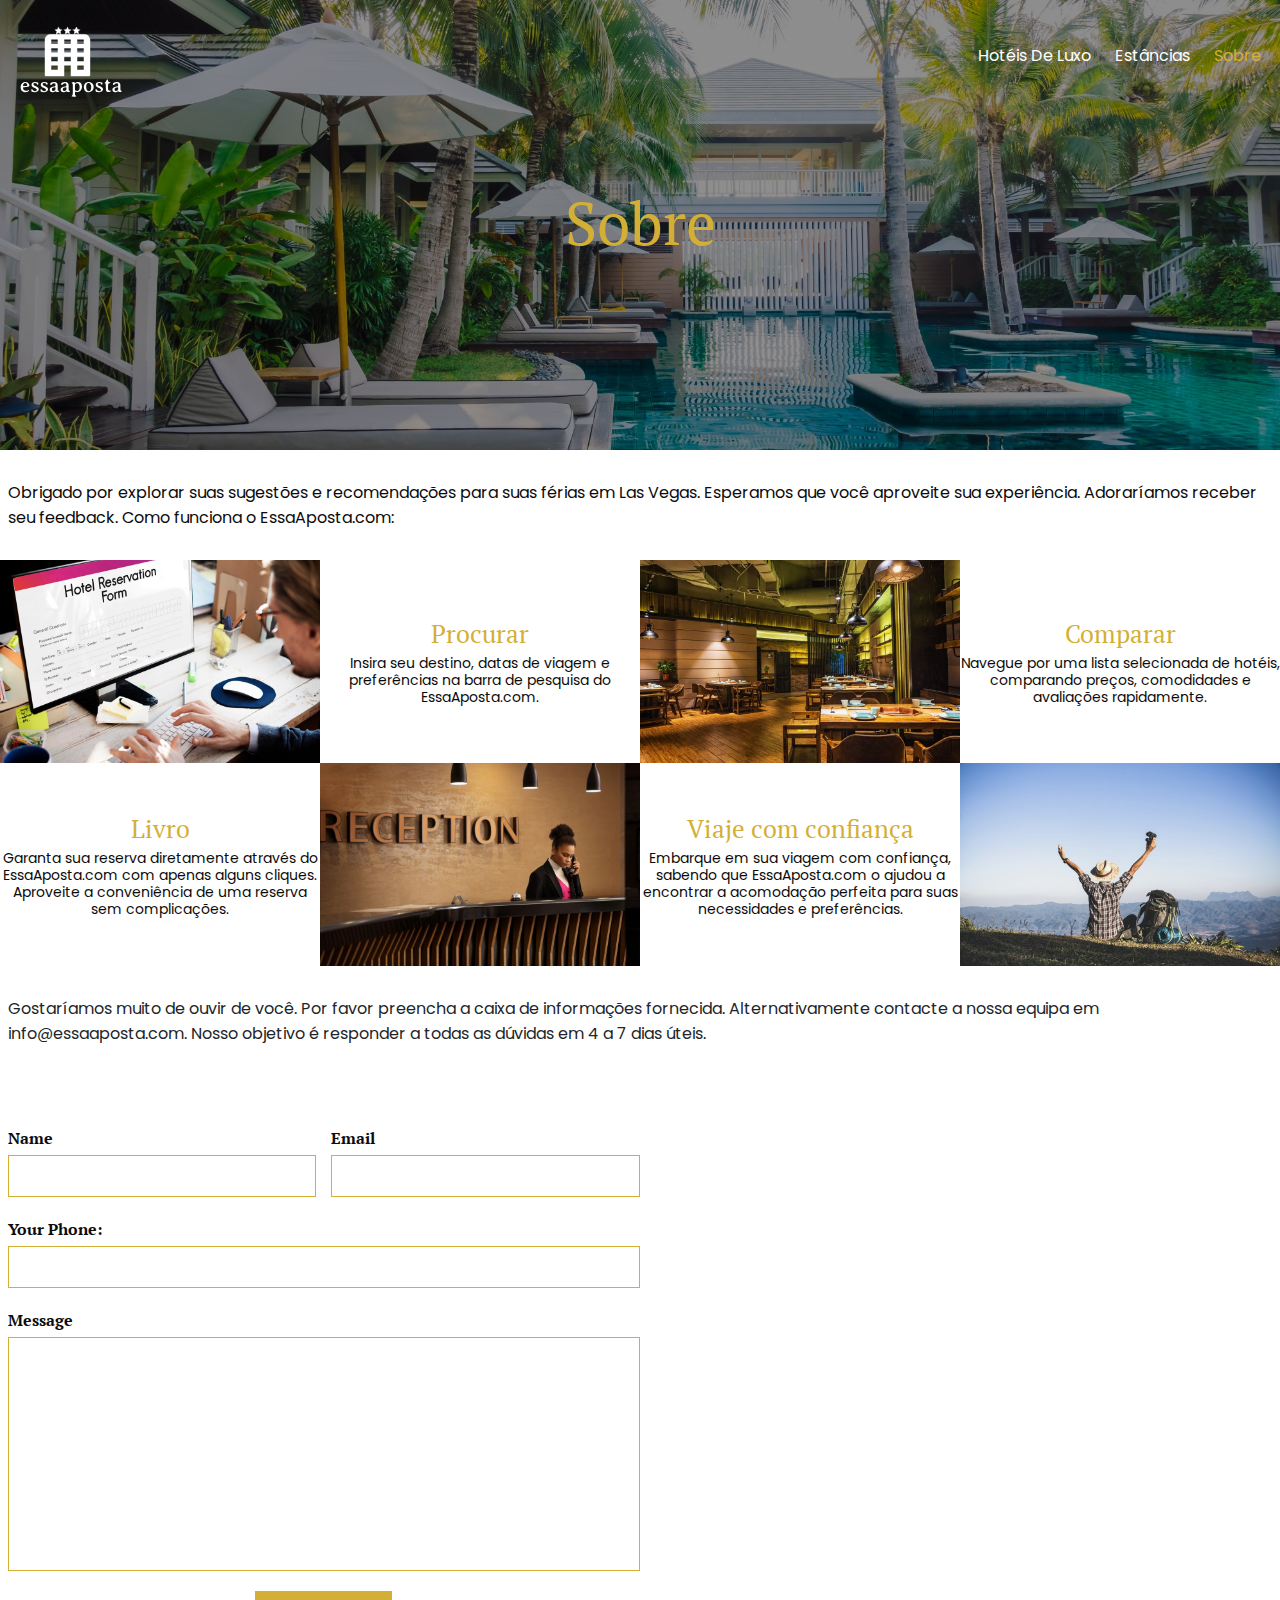
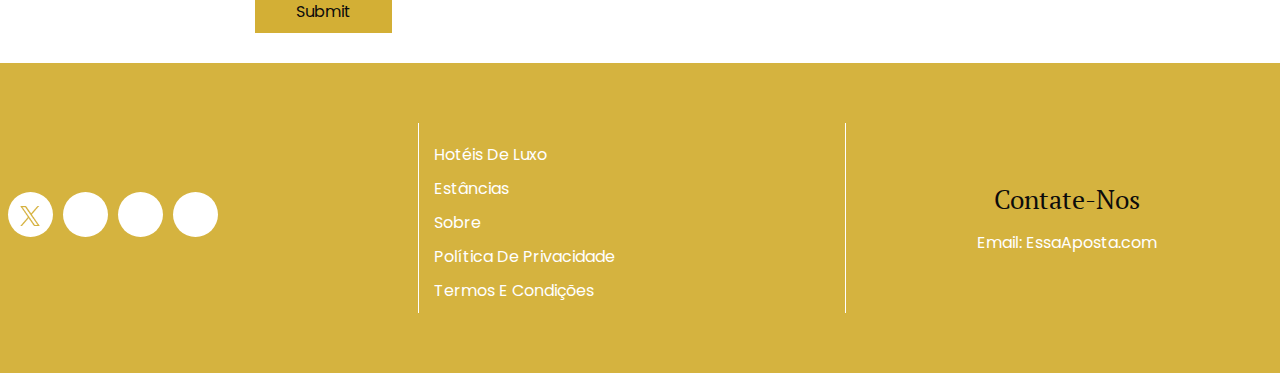
==== about.html @ d3d87f56 "update" ====
<!doctype html>
<html lang="en">

<head>
    <meta charset="utf-8">
    <meta name="viewport" content="width=device-width, initial-scale=1">
    <link rel="stylesheet" href="https://cdnjs.cloudflare.com/ajax/libs/font-awesome/6.4.0/css/all.min.css"
        integrity="sha512-iecdLmaskl7CVkqkXNQ/ZH/XLlvWZOJyj7Yy7tcenmpD1ypASozpmT/E0iPtmFIB46ZmdtAc9eNBvH0H/ZpiBw=="
        crossorigin="anonymous" referrerpolicy="no-referrer" />
    <link
        href="https://fonts.googleapis.com/css2?family=Poppins:ital,wght@0,100;0,200;0,300;0,400;0,500;0,600;0,700;0,800;0,900;1,100;1,200;1,300;1,400;1,500;1,600;1,700;1,800;1,900&display=swap"
        rel="stylesheet">
    <link href="https://fonts.googleapis.com/css2?family=PT+Serif:ital,wght@0,400;0,700;1,400;1,700&display=swap"
        rel="stylesheet">
    <link rel="stylesheet" href="css/bootstrap.css">
    <link rel="stylesheet" href="css/style.css">
    <link rel="stylesheet" href="css/responsive.css">
    <link rel="icon" href="images/favicon.png" type="image/x-icon">
    <title>Sobre</title>
</head>

<body>
    <!-- site-header start -->
    <header class="site-header">
        <div class="container">
            <div class="site-logo">
                <a href="index.html"><img src="images/header-logo.png" alt="site-logo"></a>
            </div>

            <nav class="site-nav">
                <ul>
                    <li><a href="luxury-hotels.html">Hotéis de Luxo</a></li>
                    <li><a href="resorts.html">Estâncias</a></li>
                    <li><a href="about.html" class="menu active">Sobre</a></li>
                    <li class="closed-menu">
                        <a href="#">×</a>
                    </li>
                </ul>
            </nav>

            <div class="menu-toggle">
                <div class="bar-1"></div>
                <div class="bar-2"></div>
                <div class="bar-3"></div>
            </div>


        </div>
    </header>
    <!-- site header end -->

    <!-- site aboutbanner start -->
    <section class="aboutbanner banner">
        <div class="container">
            <div class="row">
                <div class="col-12">
                    <div class="bannertitle">
                        <h1>Sobre</h1>
                    </div>
                </div>
            </div>
        </div>
    </section>
    <!-- site aboutbanner end -->

    <!-- site topttext start -->
    <section class="topttext">
        <div class="container">
            <div class="row">
                <div class="col-12">
                    <div class="topttext-para">
                        <p>Obrigado por explorar suas sugestões e recomendações para suas férias em Las Vegas. Esperamos
                            que você aproveite sua experiência. Adoraríamos receber seu feedback. Como funciona o
                            EssaAposta.com: </p>
                    </div>
                </div>
            </div>
        </div>
    </section>
    <!-- site topttext end -->


    <!-- site aboutcards start -->
    <div class="flexcard">
        <div class="container">
            <div class="row flexcardspace">
                <div class="col-lg-3 col-md-6 col-sm-12 p-0">
                    <div class="flexcard-picture">
                        <img src="images/aboutcard1.jpg" alt="aboutcard1" class="img-fluid">
                    </div>
                </div>
                <div class="col-lg-3 col-md-6 col-sm-12 p-0">
                    <div class="flexcard-main">
                        <h4>Procurar</h4>
                        <p>Insira seu destino, datas de viagem e preferências na barra de pesquisa do EssaAposta.com.
                        </p>
                    </div>
                </div>
                <div class="col-lg-3 col-md-6 col-sm-12 p-0">
                    <div class="flexcard-picture">
                        <img src="images/aboutcard2.jpg" alt="aboutcard2" class="img-fluid">
                    </div>
                </div>
                <div class="col-lg-3 col-md-6 col-sm-12 p-0">
                    <div class="flexcard-main">
                        <h4>Comparar</h4>
                        <p>Navegue por uma lista selecionada de hotéis, comparando preços, comodidades e avaliações
                            rapidamente.
                        </p>
                    </div>
                </div>
            </div>
            <div class="row flex-wrap-reverse">
                <div class="col-lg-3 col-md-6 col-sm-12 p-0">
                    <div class="flexcard-main">
                        <h4>Livro</h4>
                        <p>Garanta sua reserva diretamente através do EssaAposta.com com apenas alguns cliques.
                            Aproveite a conveniência de uma reserva sem complicações.</p>
                    </div>
                </div>
                <div class="col-lg-3 col-md-6 col-sm-12 p-0">
                    <div class="flexcard-picture">
                        <img src="images/aboutcard3.jpg" alt="aboutcard3" class="img-fluid">
                    </div>
                </div>
                <div class="col-lg-3 col-md-6 col-sm-12 p-0">
                    <div class="flexcard-main">
                        <h4>Viaje com confiança</h4>
                        <p>Embarque em sua viagem com confiança, sabendo que EssaAposta.com o ajudou a encontrar a
                            acomodação perfeita para suas necessidades e preferências.
                        </p>
                    </div>
                </div>
                <div class="col-lg-3 col-md-6 col-sm-12 p-0">
                    <div class="flexcard-picture">
                        <img src="images/aboutcard4.jpg" alt="aboutcard4" class="img-fluid">
                    </div>
                </div>
            </div>
            <div class="row">
                <p class="pt-5">Gostaríamos muito de ouvir de você. Por favor preencha a caixa de informações fornecida.
                    Alternativamente contacte a nossa equipa em info@essaaposta.com. Nosso objetivo é responder a todas
                    as dúvidas em 4 a 7 dias úteis. </p>
            </div>
        </div>
    </div>
    <!-- site aboutcards end -->

    <!-- site infobox start -->
    <section class="contact__main">
        <div class="container">
            <div class="row">
                <div class="col-lg-12 col-md-12 col-sm-12">
                    <div class="about_us_content">
                        <form action="..">
                            <div class="row">
                                <div class="col-md-6">
                                    <div class="form-group">
                                        <label for="name">Name</label>
                                        <input type="text" id="name" class="input-control">
                                    </div>
                                </div>
                                <div class="col-md-6">
                                    <div class="form-group">
                                        <label for="email">Email</label>
                                        <input type="email" id="email" class="input-control">
                                    </div>
                                </div>

                            </div>


                            <div class="form-group">
                                <label for="phone">Your phone:</label>
                                <input type="text" id="phone" class="input-control">
                            </div>

                            <div class="form-group">
                                <label for="message">Message</label>
                                <textarea name="Message" id="message" cols="20" rows="8"
                                    class="input-control"></textarea>
                            </div>

                            <div class="form-group text-center">
                                <button class="submit-btn">submit</button>
                            </div>
                        </form>
                    </div>
                </div>
            </div>
        </div>
    </section>
    <!-- site infobox emd-->

    <!-- site footer start -->
    <div class="footer">
        <div class="container">
            <div class="footer-body">
                <div class="row">
                    <div class=" col-lg-4 col-md-4 col-sm-12">
                        <div class="social-icons">
                            <ul>
                                <li><a href="https://www.twitter.com/login/" target="_blank"><img src="images/twitter.png" alt="twitter"></a>
                                </li>
                                <li><a href="https://www.facebook.com/login/" target="_blank"><i
                                            class="fa-brands fa-facebook-f"></i></a></li>
                                <li><a href="https://www.instagram.com/login/" target="_blank"><i
                                            class="fa-brands fa-instagram"></i></a></li>
                                <li><a href="https://www.linkedin.com/login/" target="_blank"><i
                                            class="fa-brands fa-linkedin"></i></a>
                                </li>
                            </ul>
                        </div>

                    </div>
                    <div class=" col-lg-4 col-md-4 col-sm-12">
                        <div class="links__main">
                            <div class="useful-links">
                                <ul>
                                    <li><a href="luxury-hotels.html">Hotéis de Luxo</a></li>
                                    <li><a href="resorts.html">Estâncias </a></li>
                                    <li><a href="about.html">Sobre</a></li>
                                    <li><a href="privacy.html">Política de privacidade</a></li>
                                    <li><a href="terms-conditions.html"> Termos e Condições
                                        </a></li>
                                </ul>
                            </div>
                        </div>
                    </div>
                    <div class=" col-lg-4 col-md-4 col-sm-12">
                        <div class="contact-us">
                            <h4>Contate-nos</h4>
                            <ul>
                                <li>
                                </li>
                                <li>
                                    <a href="mailto:EssaAposta.com." target="_blank"><span>Email:</span>
                                        EssaAposta.com
                                    </a>
                                </li>
                            </ul>
                        </div>
                    </div>

                </div>

            </div>

        </div>
    </div>
    <!-- site footer end -->

    <script src="js/bootstrap.js"></script>
    <script src="js/jquery.js"></script>
    <script src="js/owl.carousel.js"></script>


    <script>
        $(document).ready(function () {
            $(".menu-toggle").click(function () {
                $("body").addClass("toggle");
            });
        });

        $(document).ready(function () {
            $(".closed-menu").click(function () {
                $("body").removeClass("toggle");
            });
        });
    </script>

    <script>
        $(document).ready(function () {
            $(window).scroll(function () {
                var header = $("header");
                header.toggleClass("sticky", $(window).scrollTop() > 0);
            });
        });
    </script>




</body>

</html>
---- css/style.css ----
/*global start*/
li {
  list-style: none;
  font-family: "Poppins", sans-serif;
  font-size: 16px !important;
}

a,
button {
  font-family: "Poppins", sans-serif;
}

.primary-btn a {
  border-radius: 10px;
  background: #d3af35;
  color: #0C0B0B;
  text-align: center;
  font-size: 16px;
  font-style: normal;
  font-weight: 500;
  line-height: normal;
  padding: 13px 0px;
  display: inline-block;
  position: relative;
  z-index: 1;
  max-width: 151px;
  width: 100%;
  text-transform: capitalize;
  margin-top: 30px;
}
.primary-btn a::before {
  content: "";
  position: absolute;
  width: 0%;
  height: 100%;
  color: #fff !important;
  background: #0C0B0B;
  z-index: -1;
  right: 0;
  top: 0;
  transition: all 0.3s ease;
  border-radius: 10px;
  left: 0;
  margin: auto;
}

.primary-btn a:hover:before {
  width: 100%;
  color: #fff;
}

.primary-btn a:hover {
  color: #fff;
}

.banner {
  position: relative;
  height: 450px;
  background-repeat: no-repeat;
  background-size: cover;
  background-position: center;
  object-fit: cover;
  margin-top: 0;
}
.banner::after {
  content: "";
  position: absolute;
  inset: 0;
  background: rgba(0, 0, 0, 0.44);
  z-index: 0;
}

p {
  font-size: 16px;
  font-weight: 400;
  line-height: 25px;
  font-family: "Poppins", sans-serif;
  margin-bottom: 0;
}
@media screen and (max-width: 768px) {
  p {
    font-size: 15px;
    line-height: 21px;
  }
}

h1 {
  font-size: 60px;
  font-weight: 500;
  line-height: normal;
  color: #d3af35;
  font-family: "PT Serif", serif;
  font-weight: 400;
  font-style: normal;
  text-align: center;
}
@media screen and (max-width: 768px) {
  h1 {
    font-size: 35px;
    line-height: normal;
  }
}

h2 {
  font-size: 32px;
  line-height: normal;
  font-weight: 500;
  font-family: "PT Serif", serif;
  font-weight: 400;
  font-style: normal;
}
@media screen and (max-width: 768px) {
  h2 {
    font-size: 28px;
  }
}
@media screen and (max-width: 575px) {
  h2 {
    font-size: 21px;
  }
}

h3 {
  font-size: 20px;
  line-height: normal;
  font-weight: 500;
  font-family: "PT Serif", serif;
  font-weight: 400;
  font-style: normal;
  color: #d3af35;
}

h4 {
  font-size: 25px;
  line-height: normal;
  font-weight: 500;
  font-family: "PT Serif", serif;
  font-weight: 400;
  font-style: normal;
  color: #d3af35;
}

* {
  box-sizing: border-box;
}

body {
  margin: 0;
  padding: 0;
  overflow-x: hidden;
  font-size: 1.6rem;
  font-family: "PT Serif Caption", serif;
  font-style: normal;
}

ul {
  margin: 0;
  padding: 0;
  list-style-type: none;
}

img {
  width: 100%;
}

a {
  text-decoration: none;
  color: inherit;
}

a:focus {
  color: inherit;
}

html {
  font-size: 62.5%;
}

.container {
  max-width: 1280px;
  margin: 0 auto;
  width: 100%;
}

/*global end*/
/*header start*/
header.site-header {
  background: transparent;
  font-size: 18px;
  padding: 10px 0;
  font-weight: 700;
  text-transform: capitalize;
  color: #0C0B0B;
  position: absolute;
  top: 0;
  left: 0;
  right: 0;
  z-index: 999;
  width: 100%;
  transition: 0.3s;
}

.site-header .site-nav ul li a.active {
  color: #d3af35;
}

header.site-header.sticky {
  background: #d3af35;
  box-shadow: 2px 5px 10px rgba(0, 0, 0, 0.3);
  animation: 500ms ease-in-out 0s normal none 1 running fadeInDown;
  padding: 2px 0;
  position: fixed;
}

header.site-header.sticky .site-nav a {
  color: #000;
}

header.site-header.sticky .site-nav a.active {
  color: #fff;
}

.site-logo img {
  width: 100%;
  max-width: 300px;
}

.site-nav a {
  padding: 8px 12px !important;
  display: inline-block;
  font-weight: 400;
  color: #fff;
}
.site-nav a:hover {
  color: #d3af35;
}

.site-header {
  padding: 10px 0;
}

.site-header .container {
  display: flex;
  justify-content: space-between;
  align-items: center;
}

.site-nav ul {
  display: flex;
  align-items: center;
}

.closed-menu {
  display: none;
}

.menu-toggle {
  display: none !important;
}

/*header end*/
/*banner-css-start*/
.homebanner.banner {
  background-image: url(../images/homebanner.jpg);
}

.bannertitle {
  z-index: 1;
  position: absolute;
  transform: translate(-50%, -50%);
  left: 50%;
  top: 50%;
}

/*banner-css-end*/
/*home-css-start*/
.topttext {
  padding: 30px 0;
}
.topttext p {
  color: #0C0B0B;
  font-weight: normal;
}

.choosemain {
  display: grid;
  grid-template-columns: repeat(3, 1fr);
  gap: 20px;
  text-align: center;
  margin-top: 25px;
}

.choosebox {
  height: 100%;
  background: #d3af35;
  padding: 10px;
}
.choosebox:hover {
  background-color: #0C0B0B;
  transform: translateY(-10px);
  transition: 0.3s;
}
.choosebox:hover h3 {
  color: #d3af35;
}
.choosebox:hover p {
  color: #fff;
}
.choosebox:hover img {
  filter: invert(100%) sepia(100%) saturate(0%) hue-rotate(288deg) brightness(102%) contrast(102%);
}
.choosebox h3 {
  color: #fff;
}
.choosebox img {
  max-width: 50px;
  margin: 20px 0;
}

p.choosepara {
  padding: 50px 0;
}

.casinohotel-picture img {
  height: 350px;
  object-fit: cover;
}
.casinohotel-content {
  padding: 20px;
  display: flex;
  flex-direction: column;
  justify-content: center;
  height: 100%;
}

.casinohotel-content.right {
  background: #d3af35;
}
.casinohotel-content.right h3 {
  color: #fff;
}
.casinohotel-content.right a {
  color: #fff;
  background-color: #0C0B0B;
}
.casinohotel-content.right a:hover {
  background-color: #fff;
  color: #fff;
}

.casinohotel-content.right span {
  font-size: 25px;
}

/*home-css-end*/
/*about start*/
section.aboutbanner.banner {
  background-image: url(../images/aboutbanner.jpg);
}

.flexcard {
  padding-bottom: 50px;
}

.flexcard-title {
  text-align: center;
}

.flexcard-main {
  text-align: center;
  display: flex;
  flex-direction: column;
  justify-content: center;
  height: 100%;
  margin: 0;
}

.flexcard-main:hover {
  background-color: #d3af35;
  margin: 0;
  transition: 0.3s ease;
}
.flexcard-main:hover p {
  color: #fff;
}

.flexcard-main p {
  font-size: 14px;
  line-height: 17px;
  color: #0C0B0B;
}

.flexcard-main h4 {
  color: #d3af35;
}

.flexcard-picture img {
  height: 203px;
  -o-object-fit: cover;
  object-fit: cover;
}

.flexcard-main:hover h4 {
  color: #0C0B0B;
}

.about_us_content {
  background-color: #fff;
  margin: 30px 0;
  width: 50%;
}

.form-group {
  margin-bottom: 2rem;
}

.about_us_content .input-control {
  display: block;
  width: 100%;
  height: 4rem;
  border: 1px solid #d3af35;
  padding: 2rem 2rem;
  background: transparent;
  color: #0C0B0B;
}

.about_us_content textarea.input-control {
  resize: none;
  height: auto;
}

.form-group .submit-btn {
  background: #d3af35;
  border: 1px solid #d3af35;
  transition: all 0.2s linear;
  display: inline-block;
  padding: 0.8rem 4rem;
  color: #fff;
  text-transform: capitalize;
}
.form-group .submit-btn:hover {
  background-color: #0C0B0B !important;
  border: 1px solid #0C0B0B !important;
}

.about_us_content .input-control:focus-visible {
  outline: none;
}

.about_us_content .form-group label {
  display: inline-block;
  padding-bottom: 5px;
  color: #0C0B0B;
  transition: all 0.2s linear;
  text-transform: capitalize;
  font-weight: 600;
  font-family: "PT Serif";
}

button.submit-btn {
  color: #0C0B0B !important;
}
button.submit-btn:hover {
  background-color: #d3af35 !important;
  border-color: #d3af35 !important;
  color: #fff !important;
}

/*about end*/
/*luxury start*/
.luxury.banner {
  background-image: url(../images/luxurybanner.jpg);
}

.luxurycard-main {
  color: #fff;
  text-align: start;
  height: 100%;
  padding: 25px 15px;
  border: 1px solid rgba(255, 255, 255, 0.35);
  border-radius: 5px;
  box-shadow: rgba(100, 100, 111, 0.2) 0px 7px 29px 0px;
}
.luxurycard-main img {
  height: 250px;
  object-fit: cover;
}
.luxurycard-inner {
  height: 100%;
  margin-top: 25px;
}
.luxurycard-inner p {
  color: #0C0B0B;
}

.luxurycard .row {
  row-gap: 25px;
}

/*luxury end*/
/*resorts start*/
.resorts.banner {
  background-image: url(../images/resortsbanner.jpg);
}

.traveltips-main {
  box-shadow: 0px 0px 30px 0px rgba(199, 199, 199, 0.5);
  padding: 10px 20px;
  height: 100%;
}

span.travelblock {
  font-size: 23px;
  color: #d3af35;
}

.travel {
  padding: 50px 0;
  position: relative;
}
.travel h3 {
  margin: 30px 0;
}

.travelcard-inner span {
  color: #0C0B0B;
  font-size: 18px;
  display: block;
  text-align: center;
}

.travelcard img {
  height: 250px;
  object-fit: cover;
  width: 100%;
  max-width: 320px;
  margin: 0 auto;
}

.traveltips {
  display: flex;
  gap: 25px;
  padding: 16px 0;
}
.traveltips img {
  max-width: 45px;
  height: 45px;
  object-fit: cover;
  text-align: left;
}
.traveltips h3 {
  color: #0C0B0B;
}

.traveltips .row {
  row-gap: 25px;
}

/*resorts end*/
/*footer start*/
.footer {
  background-repeat: no-repeat;
  background-position: center;
  background-size: cover;
  position: relative;
}
.footer::after {
  content: "";
  position: absolute;
  inset: 0;
  background-color: #d3af35;
  opacity: 0.95;
  z-index: -1;
}

.footer-body {
  padding: 60px 0;
}
.footer-body h4 {
  font-size: 1.8rem;
  text-transform: capitalize;
  color: #fff;
  margin: 0 0 2rem;
}

.social-icons img {
  max-width: 20px;
  filter: invert(85%) sepia(73%) saturate(1085%) hue-rotate(323deg) brightness(89%) contrast(86%);
}
.social-icons p {
  color: #fff;
  margin: 1.5rem 0;
}
.social-icons ul {
  display: flex;
  flex-wrap: wrap;
}
.social-icons a {
  color: #d3af35;
}

.social-icons a:last-child {
  display: inline-block;
  background: #fff;
  margin-right: 1rem;
  width: 4.5rem;
  height: 4.5rem;
  line-height: 4.5rem;
  text-align: center;
  font-size: 2.5rem;
  border-radius: 50%;
  transition: all 0.3s ease-in-out;
}
.social-icons a:last-child:hover {
  color: #fff;
  transform: rotate(180deg);
}

.our_service li a {
  display: inline-block;
  color: #fff;
  padding-bottom: 1rem;
}

.useful-links ul {
  display: flex;
  flex-direction: column;
}
.useful-links li a {
  color: #fff;
  text-transform: capitalize;
  padding-bottom: 1rem;
  display: inline-block;
}
.useful-links li a:hover {
  color: #0C0B0B;
}
.useful-links h4 {
  font-size: 26px;
  font-family: auto;
}

.social-icons,
.links__main {
  border-right: 1px solid #fff;
  display: flex;
  flex-direction: column;
  justify-content: center;
  height: 100%;
}

.useful-links {
  margin-top: 20px;
}

.contact-us {
  display: flex;
  flex-direction: column;
  justify-content: center;
  align-items: center;
  height: 100%;
}
.contact-us h4 {
  font-size: 26px;
  color: #0C0B0B;
  margin-bottom: 15px;
}
.contact-us p {
  color: #fff;
  margin: 0 0 2rem;
}
.contact-us a {
  color: #fff;
}
.contact-us a:hover {
  color: #000;
}

/*footer end*/
/*privacy-policy start*/
.privacy__section.banner {
  background-image: url(../images/privacybanner.avif);
  margin-top: 0;
  isolation: isolate;
  display: flex;
  flex-direction: column;
  justify-content: center;
  align-items: center;
  text-align: center;
}
.privacy__section.banner::after {
  content: "";
  position: absolute;
  inset: 0;
  background-color: rgba(0, 0, 0, 0.55);
  z-index: -1;
}

.privacy-policy {
  padding: 40px 0;
}
.privacy-policy .content-wrap li {
  font-size: 15px;
}

.terms {
  padding: 40px 0;
}
.terms .content-wrap li {
  font-size: 15px;
}

/*privacy-policy end*/
/*terms-conditon start*/
.terms__section.banner {
  background-image: url(../images/termsbanner.jpg);
  margin-top: 0;
  isolation: isolate;
  display: flex;
  flex-direction: column;
  justify-content: center;
  align-items: center;
  text-align: center;
}
.terms__section.banner::after {
  content: "";
  position: absolute;
  inset: 0;
  background-color: rgba(0, 0, 0, 0.55);
  z-index: -1;
}

/*terms-conditon-end/

/*# sourceMappingURL=style.css.map */

/*# sourceMappingURL=style.css.map */
---- css/responsive.css ----
li {
  list-style: none;
  font-family: "Poppins", sans-serif;
  font-size: 16px !important;
}

a,
button {
  font-family: "Poppins", sans-serif;
}

.primary-btn a {
  border-radius: 10px;
  background: #d3af35;
  color: #0C0B0B;
  text-align: center;
  font-size: 16px;
  font-style: normal;
  font-weight: 500;
  line-height: normal;
  padding: 13px 0px;
  display: inline-block;
  position: relative;
  z-index: 1;
  max-width: 151px;
  width: 100%;
  text-transform: capitalize;
  margin-top: 30px;
}
.primary-btn a::before {
  content: "";
  position: absolute;
  width: 0%;
  height: 100%;
  color: #fff !important;
  background: #0C0B0B;
  z-index: -1;
  right: 0;
  top: 0;
  transition: all 0.3s ease;
  border-radius: 10px;
  left: 0;
  margin: auto;
}

.primary-btn a:hover:before {
  width: 100%;
  color: #fff;
}

.primary-btn a:hover {
  color: #fff;
}

.banner {
  position: relative;
  height: 450px;
  background-repeat: no-repeat;
  background-size: cover;
  background-position: center;
  object-fit: cover;
  margin-top: 0;
}
.banner::after {
  content: "";
  position: absolute;
  inset: 0;
  background: rgba(0, 0, 0, 0.44);
  z-index: 0;
}

p {
  font-size: 16px;
  font-weight: 400;
  line-height: 25px;
  font-family: "Poppins", sans-serif;
  margin-bottom: 0;
}
@media screen and (max-width: 768px) {
  p {
    font-size: 15px;
    line-height: 21px;
  }
}

h1 {
  font-size: 60px;
  font-weight: 500;
  line-height: normal;
  color: #d3af35;
  font-family: "PT Serif", serif;
  font-weight: 400;
  font-style: normal;
  text-align: center;
}
@media screen and (max-width: 768px) {
  h1 {
    font-size: 35px;
    line-height: normal;
  }
}

h2 {
  font-size: 32px;
  line-height: normal;
  font-weight: 500;
  font-family: "PT Serif", serif;
  font-weight: 400;
  font-style: normal;
}
@media screen and (max-width: 768px) {
  h2 {
    font-size: 28px;
  }
}
@media screen and (max-width: 575px) {
  h2 {
    font-size: 21px;
  }
}

h3 {
  font-size: 20px;
  line-height: normal;
  font-weight: 500;
  font-family: "PT Serif", serif;
  font-weight: 400;
  font-style: normal;
  color: #d3af35;
}

h4 {
  font-size: 25px;
  line-height: normal;
  font-weight: 500;
  font-family: "PT Serif", serif;
  font-weight: 400;
  font-style: normal;
  color: #d3af35;
}

/*media queries start*/
@media screen and (max-width: 1199px) {
  .container {
    padding: 0 20px;
  }
  .site-logo img {
    max-width: 180px;
  }
  .site-nav a {
    padding: 8px 8px !important;
    display: inline-block;
  }
  .site-nav li {
    font-size: 16px;
  }
}
@media screen and (max-width: 1024px) {
  .site-nav a {
    display: inline-block;
    padding: 8px 9px;
  }
  .site-nav li {
    font-size: 15px;
  }
}
@media screen and (max-width: 991px) {
  /*header start*/
  .site-nav {
    position: fixed;
    top: 0;
    left: 0;
    right: 0;
    bottom: 0;
    width: 300px;
    background: #0C0B0B;
    transition: 0.4s cubic-bezier(0, 0, 0.13, 0.61);
    transform: translateX(-100%);
  }
  .site-nav ul {
    display: block;
    padding: 75px 60px 0;
    display: inline-block !important;
  }
  .menu-toggle {
    display: block !important;
    cursor: pointer;
  }
  .closed-menu {
    font-size: 40px;
    color: #ffffff;
    position: absolute;
    top: -5px;
    right: 15px;
    display: inline-block;
  }
  .closed-menu a:hover {
    color: #ffffff;
  }
  .closed-menu {
    display: block;
  }
  .toggle .site-nav {
    transform: translateX(0);
  }
  .closed-menu {
    display: block;
  }
  .site-header {
    padding: 20px 0;
    background-color: transparent;
    position: fixed;
    top: 0;
    left: 0;
    right: 0;
    width: 100%;
    z-index: 9999999;
    transition: all 0.5s linear;
  }
  .site-header .container {
    display: flex;
    flex-wrap: wrap;
    justify-content: space-between;
    align-items: center;
  }
  .site-logo img {
    max-width: 20rem;
  }
  .site-nav ul {
    display: flex;
    flex-wrap: wrap;
  }
  .site-nav li a {
    font-size: 17px;
    display: inline-block;
    padding: 0.8rem 2rem;
    text-transform: capitalize;
    color: #ffffff;
    position: relative;
    white-space: nowrap;
    font-family: "Poppins";
  }
  .site-nav li a:hover::after {
    width: 100%;
    transition: all 0.3s linear;
  }
  .site-nav .closed-menu a {
    font-size: 45px;
  }
  .menu-toggle .bar-1,
  .bar-2,
  .bar-3 {
    width: 2.5rem;
    height: 2px;
    background-color: #ffffff;
    margin: 0.6rem 0;
    transition: all 0.3s linear;
    display: block;
  }
  ul.dropdown-content {
    position: absolute;
    width: 250px;
    background: transparent;
    top: 100%;
    left: 0;
    background: #ffffff;
    display: none;
  }
  .dropdown:hover .dropdown-content {
    display: block;
  }
  .bar-2 {
    width: 30px;
  }
  .bd-header-top__meta span {
    display: block;
    color: #ffffff;
    font-size: 16px;
    line-height: 32px;
    font-weight: 400;
  }
  .bd-header-top__meta a {
    display: block;
    color: #ffffff;
    font-size: 16px;
    line-height: 32px;
    font-weight: 600;
    opacity: 0.7;
  }
}
@media screen and (max-width: 767px) {
  .choosemain {
    grid-template-columns: repeat(1, 1fr);
  }
  .contact-us {
    align-items: start;
  }
  .social-icons,
  .links__main {
    border: none;
  }
  .flexcard-main {
    padding: 50px 0;
  }
}
@media screen and (max-width: 575px) {
  .site-nav {
    width: 100%;
  }
  .topttext p {
    text-align: justify;
  }
}


/*# sourceMappingURL=responsive.css.map */
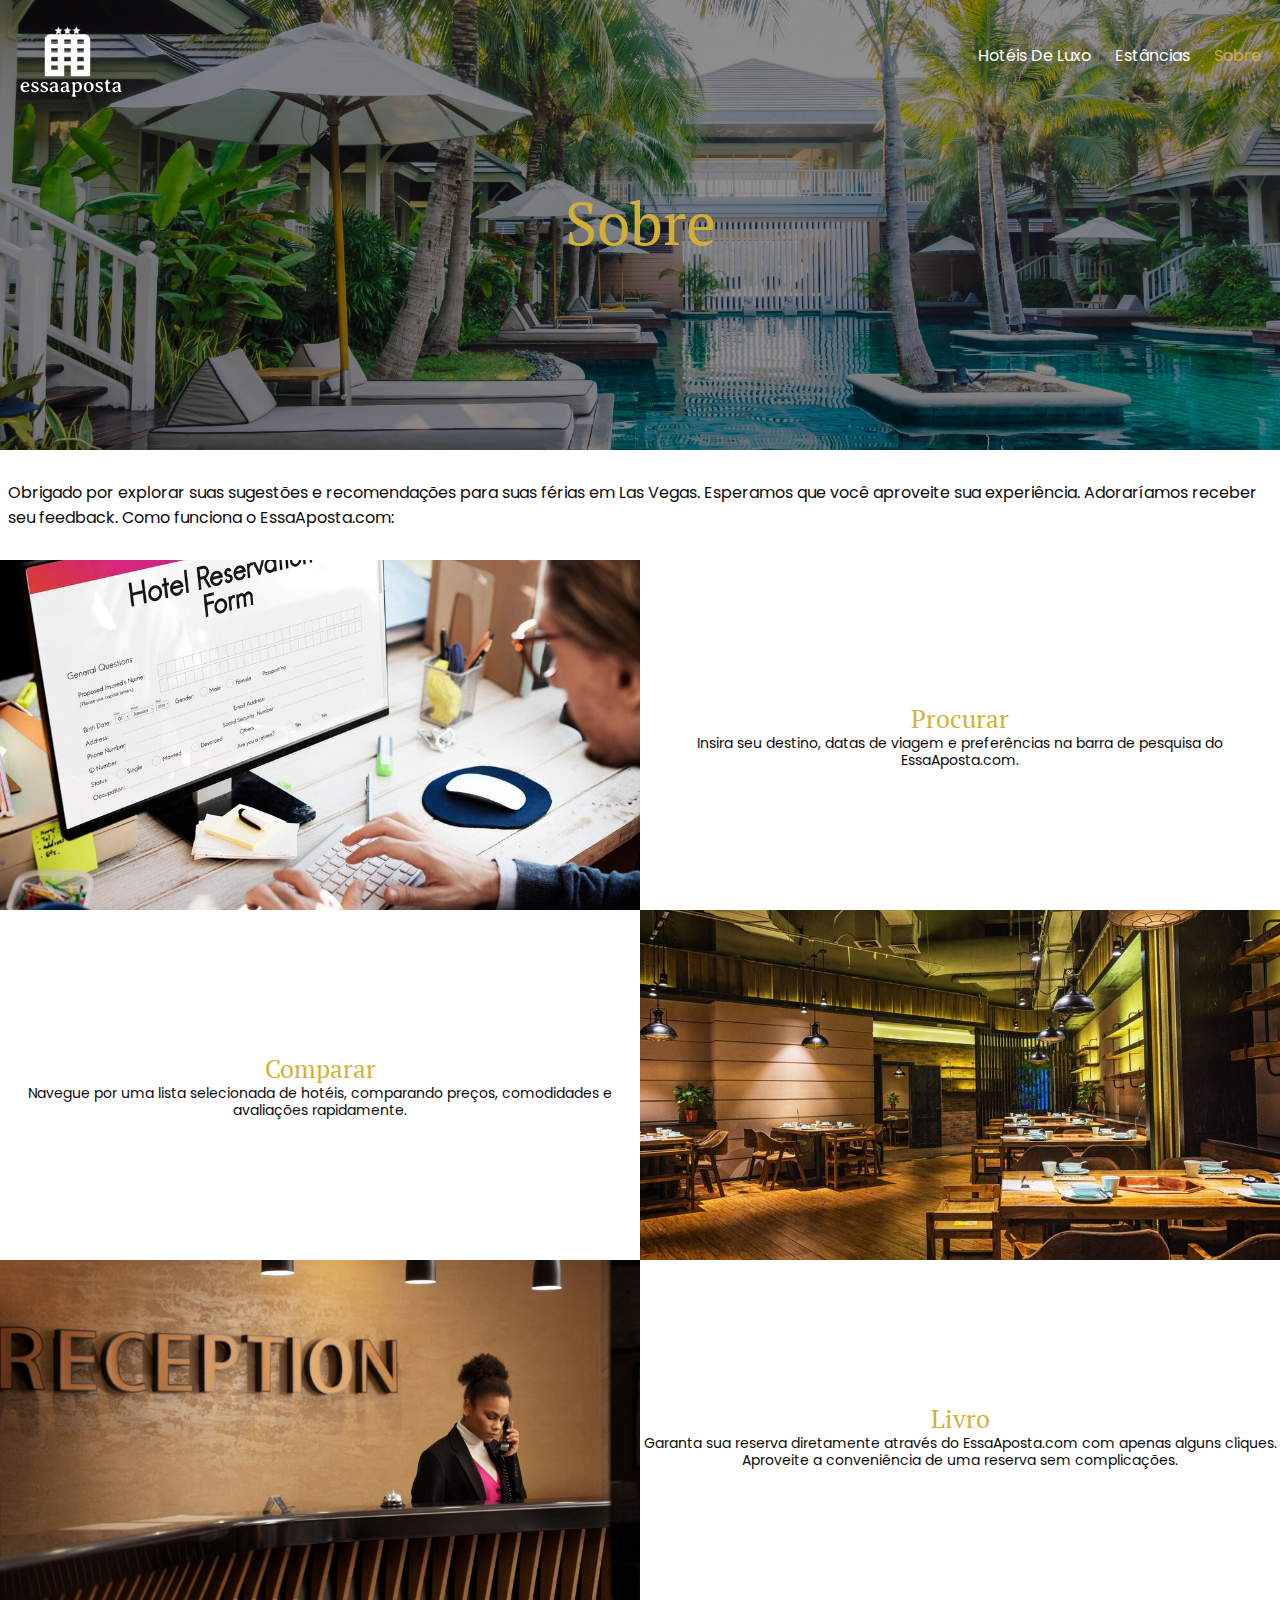
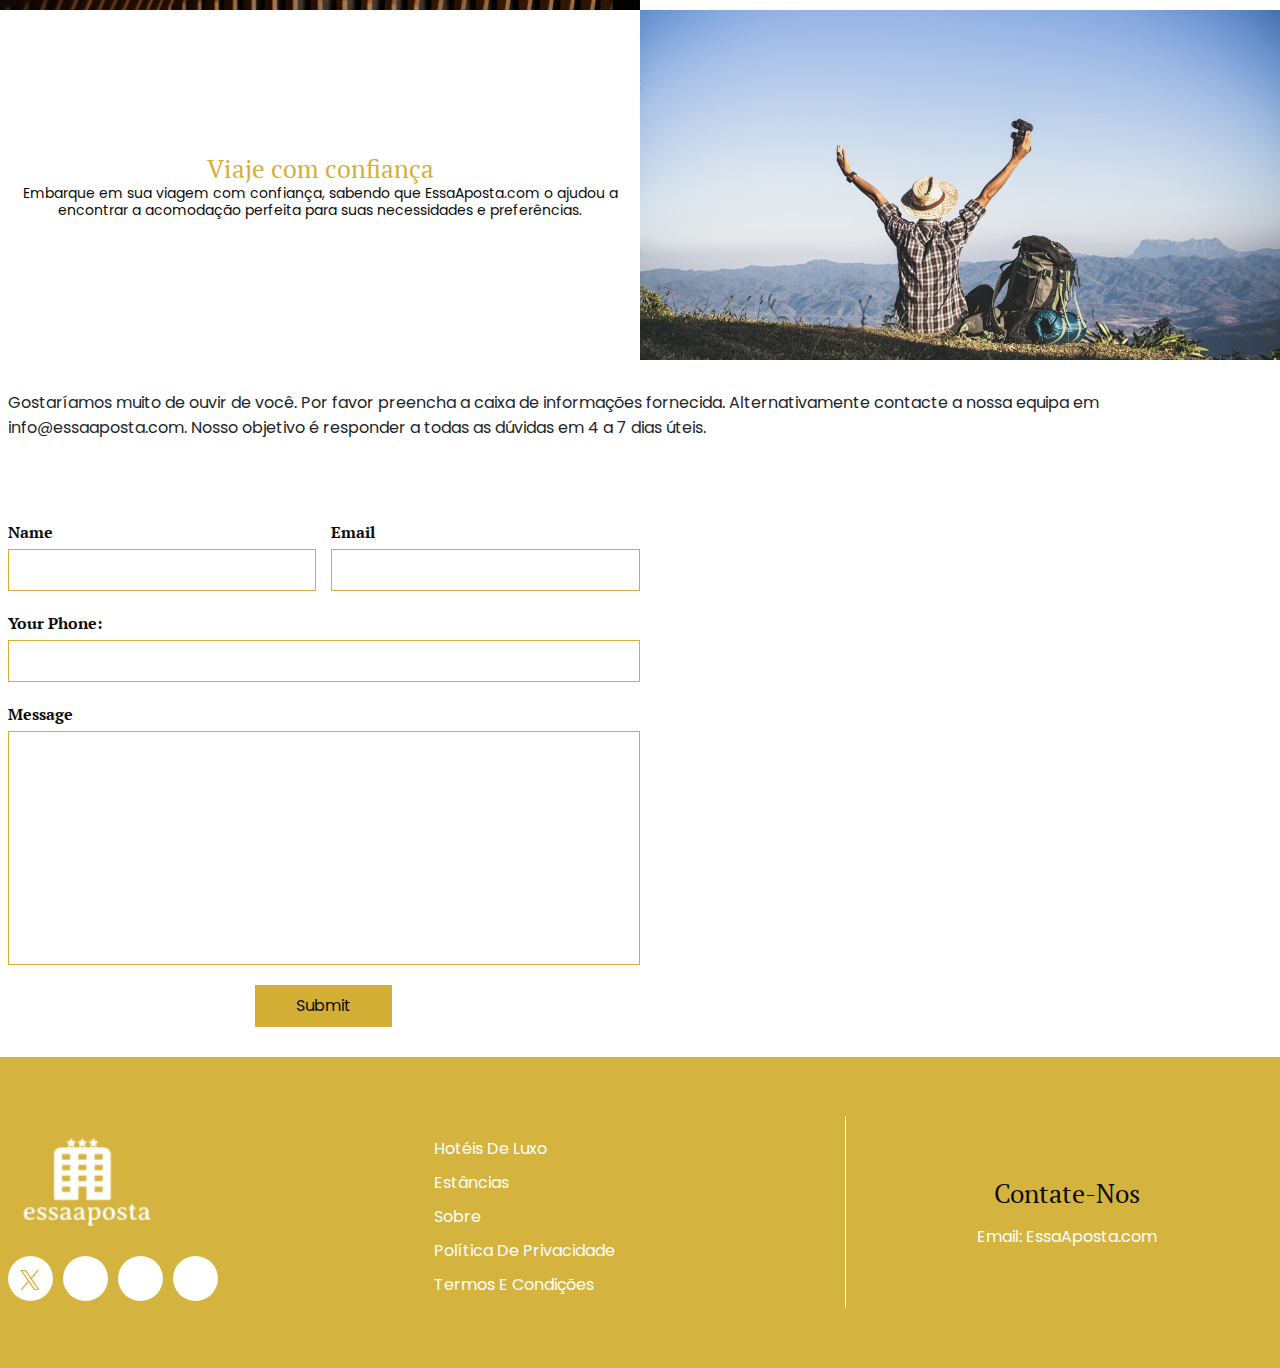
==== commit 5a1662d9: "update" ====
--- a/about.html
+++ b/about.html
@@ -84,46 +84,51 @@
     <div class="flexcard">
         <div class="container">
             <div class="row flexcardspace">
-                <div class="col-lg-3 col-md-6 col-sm-12 p-0">
+                <div class="col-lg-6 col-md-6 col-sm-12 p-0">
                     <div class="flexcard-picture">
                         <img src="images/aboutcard1.jpg" alt="aboutcard1" class="img-fluid">
                     </div>
                 </div>
-                <div class="col-lg-3 col-md-6 col-sm-12 p-0">
+                <div class="col-lg-6 col-md-6 col-sm-12 p-0">
                     <div class="flexcard-main">
                         <h4>Procurar</h4>
                         <p>Insira seu destino, datas de viagem e preferências na barra de pesquisa do EssaAposta.com.
                         </p>
                     </div>
                 </div>
-                <div class="col-lg-3 col-md-6 col-sm-12 p-0">
+                </div>
+                <div class="row flex-wrap-reverse">
+                    <div class="col-lg-6 col-md-6 col-sm-12 p-0">
+                        <div class="flexcard-main">
+                            <h4>Comparar</h4>
+                            <p>Navegue por uma lista selecionada de hotéis, comparando preços, comodidades e avaliações
+                                rapidamente.
+                            </p>
+                        </div>
+                    </div>  
+                <div class="col-lg-6 col-md-6 col-sm-12 p-0">
                     <div class="flexcard-picture">
                         <img src="images/aboutcard2.jpg" alt="aboutcard2" class="img-fluid">
                     </div>
                 </div>
-                <div class="col-lg-3 col-md-6 col-sm-12 p-0">
-                    <div class="flexcard-main">
-                        <h4>Comparar</h4>
-                        <p>Navegue por uma lista selecionada de hotéis, comparando preços, comodidades e avaliações
-                            rapidamente.
-                        </p>
-                    </div>
-                </div>
-            </div>
-            <div class="row flex-wrap-reverse">
-                <div class="col-lg-3 col-md-6 col-sm-12 p-0">
+            </div>
+            <div class="row ">
+                <div class="col-lg-6 col-md-6 col-sm-12 p-0">
+                    <div class="flexcard-picture">
+                        <img src="images/aboutcard3.jpg" alt="aboutcard3" class="img-fluid">
+                    </div>
+                </div>
+                <div class="col-lg-6 col-md-6 col-sm-12 p-0">
                     <div class="flexcard-main">
                         <h4>Livro</h4>
                         <p>Garanta sua reserva diretamente através do EssaAposta.com com apenas alguns cliques.
                             Aproveite a conveniência de uma reserva sem complicações.</p>
                     </div>
                 </div>
-                <div class="col-lg-3 col-md-6 col-sm-12 p-0">
-                    <div class="flexcard-picture">
-                        <img src="images/aboutcard3.jpg" alt="aboutcard3" class="img-fluid">
-                    </div>
-                </div>
-                <div class="col-lg-3 col-md-6 col-sm-12 p-0">
+                
+                </div>
+                <div class="row flex-wrap-reverse">
+                <div class="col-lg-6 col-md-6 col-sm-12 p-0">
                     <div class="flexcard-main">
                         <h4>Viaje com confiança</h4>
                         <p>Embarque em sua viagem com confiança, sabendo que EssaAposta.com o ajudou a encontrar a
@@ -131,7 +136,7 @@
                         </p>
                     </div>
                 </div>
-                <div class="col-lg-3 col-md-6 col-sm-12 p-0">
+                <div class="col-lg-6 col-md-6 col-sm-12 p-0">
                     <div class="flexcard-picture">
                         <img src="images/aboutcard4.jpg" alt="aboutcard4" class="img-fluid">
                     </div>
@@ -193,61 +198,64 @@
     <!-- site infobox emd-->
 
     <!-- site footer start -->
-    <div class="footer">
-        <div class="container">
-            <div class="footer-body">
-                <div class="row">
-                    <div class=" col-lg-4 col-md-4 col-sm-12">
-                        <div class="social-icons">
-                            <ul>
-                                <li><a href="https://www.twitter.com/login/" target="_blank"><img src="images/twitter.png" alt="twitter"></a>
-                                </li>
-                                <li><a href="https://www.facebook.com/login/" target="_blank"><i
-                                            class="fa-brands fa-facebook-f"></i></a></li>
-                                <li><a href="https://www.instagram.com/login/" target="_blank"><i
-                                            class="fa-brands fa-instagram"></i></a></li>
-                                <li><a href="https://www.linkedin.com/login/" target="_blank"><i
-                                            class="fa-brands fa-linkedin"></i></a>
-                                </li>
-                            </ul>
-                        </div>
-
-                    </div>
-                    <div class=" col-lg-4 col-md-4 col-sm-12">
-                        <div class="links__main">
-                            <div class="useful-links">
-                                <ul>
-                                    <li><a href="luxury-hotels.html">Hotéis de Luxo</a></li>
-                                    <li><a href="resorts.html">Estâncias </a></li>
-                                    <li><a href="about.html">Sobre</a></li>
-                                    <li><a href="privacy.html">Política de privacidade</a></li>
-                                    <li><a href="terms-conditions.html"> Termos e Condições
-                                        </a></li>
-                                </ul>
-                            </div>
-                        </div>
-                    </div>
-                    <div class=" col-lg-4 col-md-4 col-sm-12">
-                        <div class="contact-us">
-                            <h4>Contate-nos</h4>
-                            <ul>
-                                <li>
-                                </li>
-                                <li>
-                                    <a href="mailto:EssaAposta.com." target="_blank"><span>Email:</span>
-                                        EssaAposta.com
-                                    </a>
-                                </li>
-                            </ul>
-                        </div>
-                    </div>
-
-                </div>
-
-            </div>
-
-        </div>
-    </div>
+    <div class="footer new">
+        <div class="container">
+          <div class="footer-body">
+            <div class="row">
+              <div class=" col-lg-4 col-md-4 col-sm-12">
+                <div class="footer-logo">
+                  <img src="images/header-logo.png" alt="header-logo" class="img-fluid">
+                </div>
+                <div class="social-icons">
+                  <ul>
+                    <li><a href="https://www.twitter.com/login/" target="_blank"><img src="images/twitter.png" alt="twitter"></a>
+                    </li>
+                    <li><a href="https://www.facebook.com/login/" target="_blank"><i
+                                class="fa-brands fa-facebook-f"></i></a></li>
+                    <li><a href="https://www.instagram.com/login/" target="_blank"><i
+                                class="fa-brands fa-instagram"></i></a></li>
+                    <li><a href="https://www.linkedin.com/login/" target="_blank"><i
+                                class="fa-brands fa-linkedin"></i></a>
+                    </li>
+                </ul>
+                </div>
+    
+              </div>
+              <div class=" col-lg-4 col-md-4 col-sm-12">
+                <div class="links__main">
+                  <div class="useful-links">
+                    <ul>
+                      <li><a href="luxury-hotels.html">Hotéis de Luxo</a></li>
+                      <li><a href="resorts.html">Estâncias </a></li>
+                      <li><a href="about.html">Sobre</a></li>
+                      <li><a href="privacy.html">Política de privacidade</a></li>
+                      <li><a href="terms-conditions.html"> Termos e Condições
+                        </a></li>
+                    </ul>
+                  </div>
+                </div>
+              </div>
+              <div class=" col-lg-4 col-md-4 col-sm-12">
+                <div class="contact-us">
+                  <h4>Contate-nos</h4>
+                  <ul>
+                    <li>
+                    </li>
+                    <li>
+                      <a href="mailto:EssaAposta.com." target="_blank"><span>Email:</span>
+                        EssaAposta.com
+                      </a>
+                    </li>
+                  </ul>
+                </div>
+              </div>
+    
+            </div>
+    
+          </div>
+    
+        </div>
+      </div>
     <!-- site footer end -->
 
     <script src="js/bootstrap.js"></script>
--- a/css/style.css
+++ b/css/style.css
@@ -108,6 +108,8 @@
   font-family: "PT Serif", serif;
   font-weight: 400;
   font-style: normal;
+  text-align: center;
+  margin: 25px 0 !important;
 }
 @media screen and (max-width: 768px) {
   h2 {
@@ -138,6 +140,7 @@
   font-weight: 400;
   font-style: normal;
   color: #d3af35;
+  margin-bottom: 0;
 }
 
 * {
@@ -213,11 +216,11 @@
 }
 
 header.site-header.sticky .site-nav a {
+  color: #fff;
+}
+
+header.site-header.sticky .site-nav a.active {
   color: #000;
-}
-
-header.site-header.sticky .site-nav a.active {
-  color: #fff;
 }
 
 .site-logo img {
@@ -395,8 +398,7 @@
 }
 
 .flexcard-picture img {
-  height: 203px;
-  -o-object-fit: cover;
+  height: 350px;
   object-fit: cover;
 }
 
@@ -676,6 +678,21 @@
   color: #000;
 }
 
+.content-wrap ul {
+  margin: 10px 0;
+}
+
+.footer.new .social-icons {
+  display: flex;
+  height: auto;
+  border: none;
+}
+
+.footer.new .footer-logo img {
+  max-width: 150px;
+  margin-bottom: 25px;
+}
+
 /*footer end*/
 /*privacy-policy start*/
 .privacy__section.banner {
--- a/css/responsive.css
+++ b/css/responsive.css
@@ -107,6 +107,8 @@
   font-family: "PT Serif", serif;
   font-weight: 400;
   font-style: normal;
+  text-align: center;
+  margin: 25px 0 !important;
 }
 @media screen and (max-width: 768px) {
   h2 {
@@ -137,6 +139,7 @@
   font-weight: 400;
   font-style: normal;
   color: #d3af35;
+  margin-bottom: 0;
 }
 
 /*media queries start*/
@@ -287,6 +290,9 @@
     font-weight: 600;
     opacity: 0.7;
   }
+  .about_us_content {
+    width: 100%;
+  }
 }
 @media screen and (max-width: 767px) {
   .choosemain {
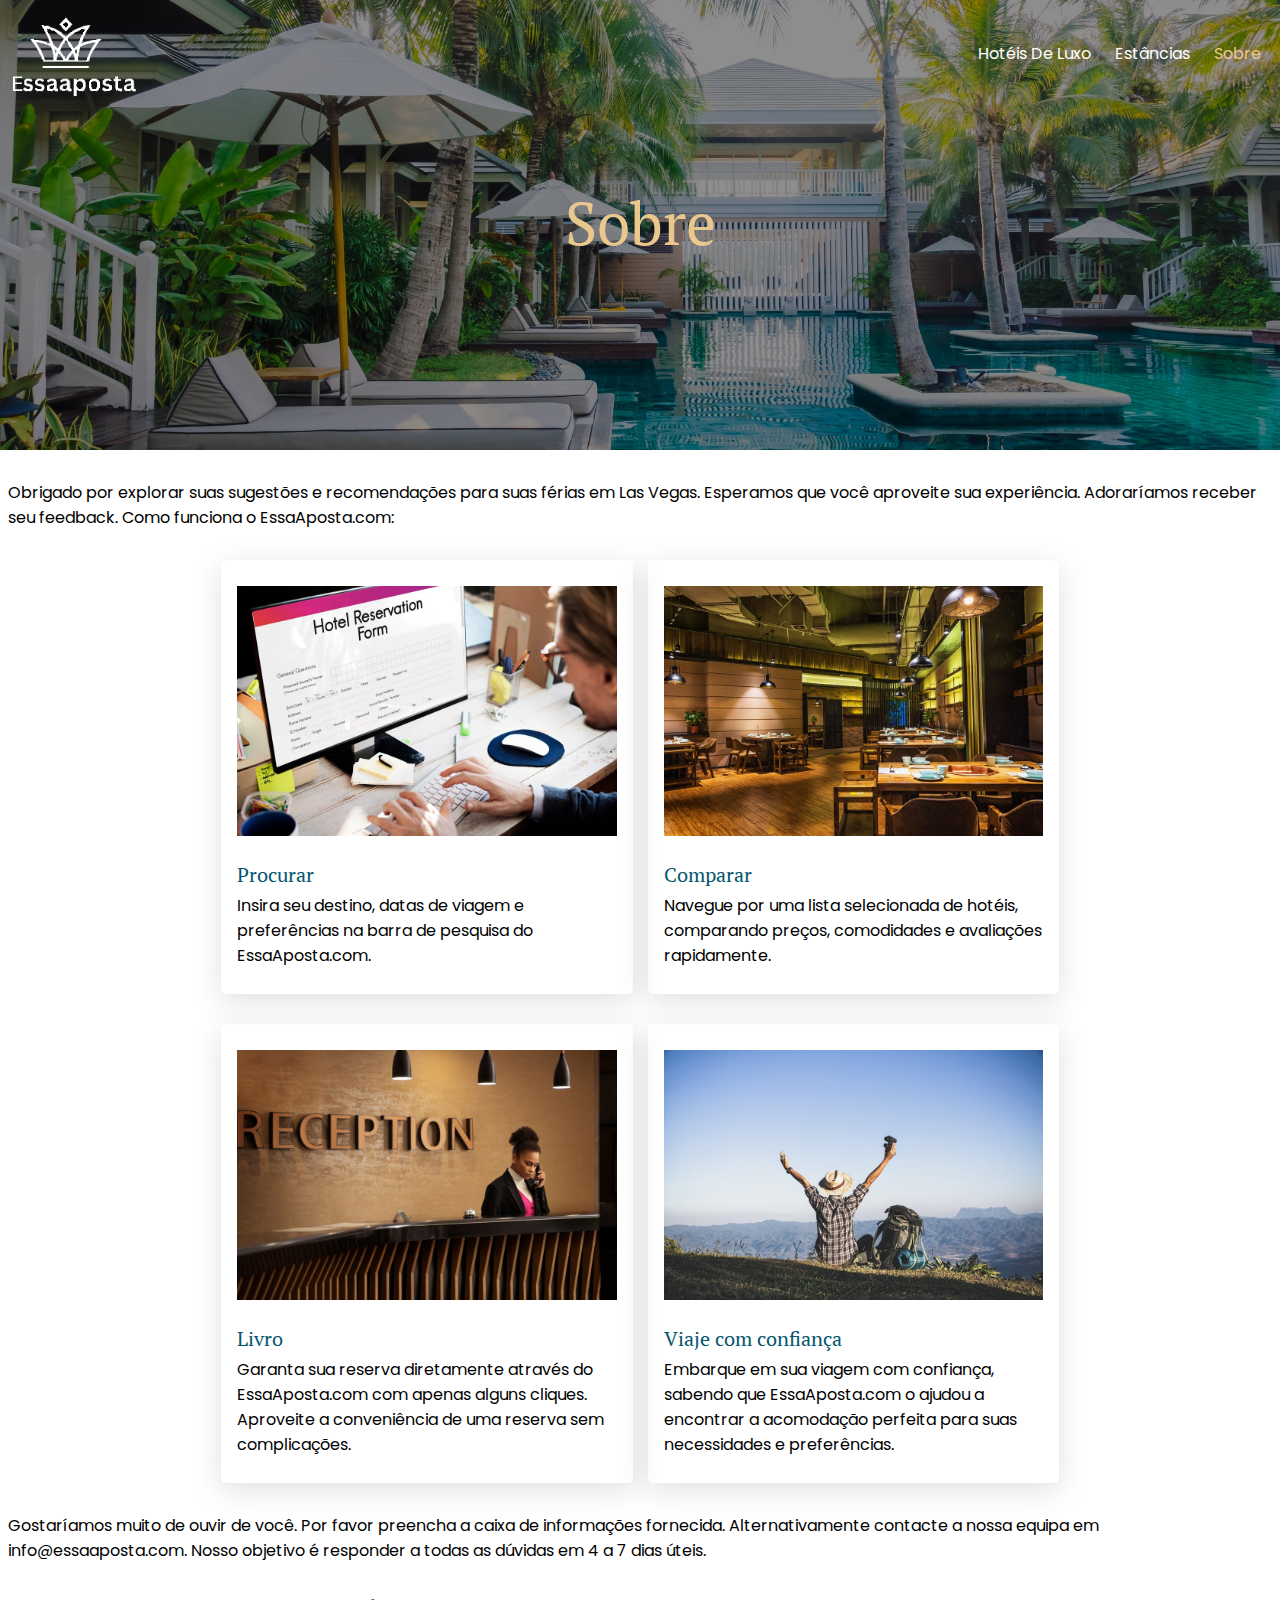
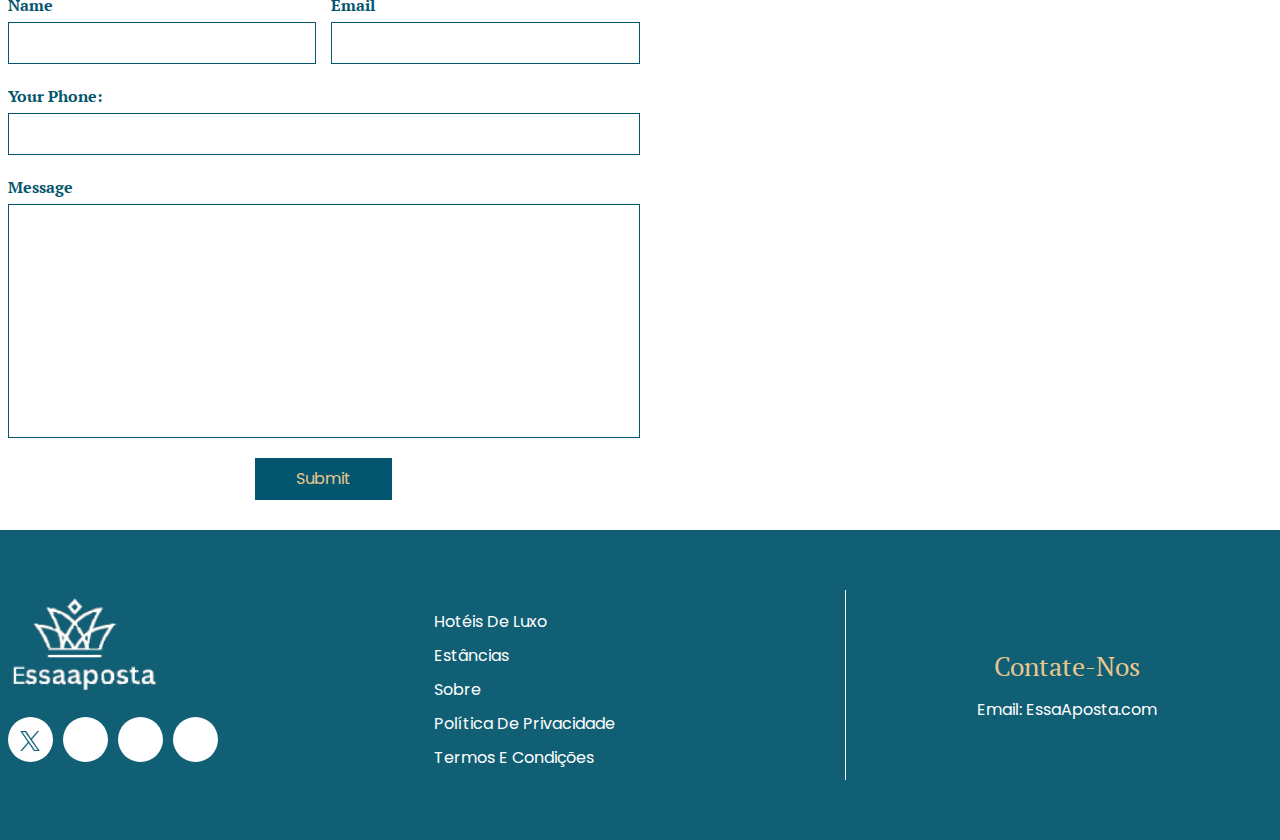
==== commit 0ba89160: "update" ====
--- a/about.html
+++ b/about.html
@@ -83,62 +83,50 @@
     <!-- site aboutcards start -->
     <div class="flexcard">
         <div class="container">
-            <div class="row flexcardspace">
-                <div class="col-lg-6 col-md-6 col-sm-12 p-0">
-                    <div class="flexcard-picture">
+            <div class="row justify-content-center">
+                <div class="col-lg-4 col-md-6 col-sm-12">
+                    <div class="luxurycard-main">
                         <img src="images/aboutcard1.jpg" alt="aboutcard1" class="img-fluid">
-                    </div>
-                </div>
-                <div class="col-lg-6 col-md-6 col-sm-12 p-0">
-                    <div class="flexcard-main">
-                        <h4>Procurar</h4>
-                        <p>Insira seu destino, datas de viagem e preferências na barra de pesquisa do EssaAposta.com.
-                        </p>
-                    </div>
-                </div>
-                </div>
-                <div class="row flex-wrap-reverse">
-                    <div class="col-lg-6 col-md-6 col-sm-12 p-0">
-                        <div class="flexcard-main">
-                            <h4>Comparar</h4>
+                        <div class="luxurycard-inner">
+                            <h3>Procurar</h3>
+                            <p>Insira seu destino, datas de viagem e preferências na barra de pesquisa do
+                                EssaAposta.com.
+                            </p>
+                        </div>
+                    </div>
+                </div>
+                <div class="col-lg-4 col-md-6 col-sm-12">
+                    <div class="luxurycard-main">
+                        <img src="images/aboutcard2.jpg" alt="aboutcard2" class="img-fluid">
+                        <div class="luxurycard-inner">
+                            <h3>Comparar</h3>
                             <p>Navegue por uma lista selecionada de hotéis, comparando preços, comodidades e avaliações
                                 rapidamente.
                             </p>
                         </div>
-                    </div>  
-                <div class="col-lg-6 col-md-6 col-sm-12 p-0">
-                    <div class="flexcard-picture">
-                        <img src="images/aboutcard2.jpg" alt="aboutcard2" class="img-fluid">
-                    </div>
-                </div>
-            </div>
-            <div class="row ">
-                <div class="col-lg-6 col-md-6 col-sm-12 p-0">
-                    <div class="flexcard-picture">
+                    </div>
+                </div>
+            </div>
+            <div class="row justify-content-center mt-5">
+                <div class="col-lg-4 col-md-6 col-sm-12">
+                    <div class="luxurycard-main">
                         <img src="images/aboutcard3.jpg" alt="aboutcard3" class="img-fluid">
-                    </div>
-                </div>
-                <div class="col-lg-6 col-md-6 col-sm-12 p-0">
-                    <div class="flexcard-main">
-                        <h4>Livro</h4>
-                        <p>Garanta sua reserva diretamente através do EssaAposta.com com apenas alguns cliques.
-                            Aproveite a conveniência de uma reserva sem complicações.</p>
-                    </div>
-                </div>
-                
-                </div>
-                <div class="row flex-wrap-reverse">
-                <div class="col-lg-6 col-md-6 col-sm-12 p-0">
-                    <div class="flexcard-main">
-                        <h4>Viaje com confiança</h4>
-                        <p>Embarque em sua viagem com confiança, sabendo que EssaAposta.com o ajudou a encontrar a
-                            acomodação perfeita para suas necessidades e preferências.
-                        </p>
-                    </div>
-                </div>
-                <div class="col-lg-6 col-md-6 col-sm-12 p-0">
-                    <div class="flexcard-picture">
+                        <div class="luxurycard-inner">
+                            <h3>Livro</h3>
+                            <p>Garanta sua reserva diretamente através do EssaAposta.com com apenas alguns cliques.
+                                Aproveite a conveniência de uma reserva sem complicações.</p>
+                        </div>
+                    </div>
+                </div>
+                <div class="col-lg-4 col-md-6 col-sm-12">
+                    <div class="luxurycard-main">
                         <img src="images/aboutcard4.jpg" alt="aboutcard4" class="img-fluid">
+                        <div class="luxurycard-inner">
+                            <h3>Viaje com confiança</h3>
+                            <p>Embarque em sua viagem com confiança, sabendo que EssaAposta.com o ajudou a encontrar a
+                                acomodação perfeita para suas necessidades e preferências.
+                            </p>
+                        </div>
                     </div>
                 </div>
             </div>
@@ -171,10 +159,7 @@
                                         <input type="email" id="email" class="input-control">
                                     </div>
                                 </div>
-
-                            </div>
-
-
+                            </div>
                             <div class="form-group">
                                 <label for="phone">Your phone:</label>
                                 <input type="text" id="phone" class="input-control">
@@ -200,62 +185,63 @@
     <!-- site footer start -->
     <div class="footer new">
         <div class="container">
-          <div class="footer-body">
-            <div class="row">
-              <div class=" col-lg-4 col-md-4 col-sm-12">
-                <div class="footer-logo">
-                  <img src="images/header-logo.png" alt="header-logo" class="img-fluid">
-                </div>
-                <div class="social-icons">
-                  <ul>
-                    <li><a href="https://www.twitter.com/login/" target="_blank"><img src="images/twitter.png" alt="twitter"></a>
-                    </li>
-                    <li><a href="https://www.facebook.com/login/" target="_blank"><i
-                                class="fa-brands fa-facebook-f"></i></a></li>
-                    <li><a href="https://www.instagram.com/login/" target="_blank"><i
-                                class="fa-brands fa-instagram"></i></a></li>
-                    <li><a href="https://www.linkedin.com/login/" target="_blank"><i
-                                class="fa-brands fa-linkedin"></i></a>
-                    </li>
-                </ul>
-                </div>
-    
-              </div>
-              <div class=" col-lg-4 col-md-4 col-sm-12">
-                <div class="links__main">
-                  <div class="useful-links">
-                    <ul>
-                      <li><a href="luxury-hotels.html">Hotéis de Luxo</a></li>
-                      <li><a href="resorts.html">Estâncias </a></li>
-                      <li><a href="about.html">Sobre</a></li>
-                      <li><a href="privacy.html">Política de privacidade</a></li>
-                      <li><a href="terms-conditions.html"> Termos e Condições
-                        </a></li>
-                    </ul>
-                  </div>
-                </div>
-              </div>
-              <div class=" col-lg-4 col-md-4 col-sm-12">
-                <div class="contact-us">
-                  <h4>Contate-nos</h4>
-                  <ul>
-                    <li>
-                    </li>
-                    <li>
-                      <a href="mailto:EssaAposta.com." target="_blank"><span>Email:</span>
-                        EssaAposta.com
-                      </a>
-                    </li>
-                  </ul>
-                </div>
-              </div>
-    
-            </div>
-    
-          </div>
-    
-        </div>
-      </div>
+            <div class="footer-body">
+                <div class="row">
+                    <div class=" col-lg-4 col-md-4 col-sm-12">
+                        <div class="footer-logo">
+                            <img src="images/header-logo.png" alt="header-logo" class="img-fluid">
+                        </div>
+                        <div class="social-icons">
+                            <ul>
+                                <li><a href="https://www.twitter.com/login/" target="_blank"><img
+                                            src="images/twitter.png" alt="twitter"></a>
+                                </li>
+                                <li><a href="https://www.facebook.com/login/" target="_blank"><i
+                                            class="fa-brands fa-facebook-f"></i></a></li>
+                                <li><a href="https://www.instagram.com/login/" target="_blank"><i
+                                            class="fa-brands fa-instagram"></i></a></li>
+                                <li><a href="https://www.linkedin.com/login/" target="_blank"><i
+                                            class="fa-brands fa-linkedin"></i></a>
+                                </li>
+                            </ul>
+                        </div>
+
+                    </div>
+                    <div class=" col-lg-4 col-md-4 col-sm-12">
+                        <div class="links__main">
+                            <div class="useful-links">
+                                <ul>
+                                    <li><a href="luxury-hotels.html">Hotéis de Luxo</a></li>
+                                    <li><a href="resorts.html">Estâncias </a></li>
+                                    <li><a href="about.html">Sobre</a></li>
+                                    <li><a href="privacy.html">Política de privacidade</a></li>
+                                    <li><a href="terms-conditions.html"> Termos e Condições
+                                        </a></li>
+                                </ul>
+                            </div>
+                        </div>
+                    </div>
+                    <div class=" col-lg-4 col-md-4 col-sm-12">
+                        <div class="contact-us">
+                            <h4>Contate-nos</h4>
+                            <ul>
+                                <li>
+                                </li>
+                                <li>
+                                    <a href="mailto:EssaAposta.com." target="_blank"><span>Email:</span>
+                                        EssaAposta.com
+                                    </a>
+                                </li>
+                            </ul>
+                        </div>
+                    </div>
+
+                </div>
+
+            </div>
+
+        </div>
+    </div>
     <!-- site footer end -->
 
     <script src="js/bootstrap.js"></script>
--- a/css/style.css
+++ b/css/style.css
@@ -12,8 +12,8 @@
 
 .primary-btn a {
   border-radius: 10px;
-  background: #d3af35;
-  color: #0C0B0B;
+  background: #04566E;
+  color: #eac88d;
   text-align: center;
   font-size: 16px;
   font-style: normal;
@@ -34,7 +34,7 @@
   width: 0%;
   height: 100%;
   color: #fff !important;
-  background: #0C0B0B;
+  background: #eac88d;
   z-index: -1;
   right: 0;
   top: 0;
@@ -50,7 +50,7 @@
 }
 
 .primary-btn a:hover {
-  color: #fff;
+  color: #04566E;
 }
 
 .banner {
@@ -76,6 +76,7 @@
   line-height: 25px;
   font-family: "Poppins", sans-serif;
   margin-bottom: 0;
+  color: #000 !important;
 }
 @media screen and (max-width: 768px) {
   p {
@@ -88,7 +89,7 @@
   font-size: 60px;
   font-weight: 500;
   line-height: normal;
-  color: #d3af35;
+  color: #eac88d;
   font-family: "PT Serif", serif;
   font-weight: 400;
   font-style: normal;
@@ -129,7 +130,7 @@
   font-family: "PT Serif", serif;
   font-weight: 400;
   font-style: normal;
-  color: #d3af35;
+  color: #04566E;
 }
 
 h4 {
@@ -139,7 +140,7 @@
   font-family: "PT Serif", serif;
   font-weight: 400;
   font-style: normal;
-  color: #d3af35;
+  color: #04566E;
   margin-bottom: 0;
 }
 
@@ -193,7 +194,7 @@
   padding: 10px 0;
   font-weight: 700;
   text-transform: capitalize;
-  color: #0C0B0B;
+  color: #eac88d;
   position: absolute;
   top: 0;
   left: 0;
@@ -204,11 +205,11 @@
 }
 
 .site-header .site-nav ul li a.active {
-  color: #d3af35;
+  color: #eac88d;
 }
 
 header.site-header.sticky {
-  background: #d3af35;
+  background: #04566E;
   box-shadow: 2px 5px 10px rgba(0, 0, 0, 0.3);
   animation: 500ms ease-in-out 0s normal none 1 running fadeInDown;
   padding: 2px 0;
@@ -220,7 +221,7 @@
 }
 
 header.site-header.sticky .site-nav a.active {
-  color: #000;
+  color: #eac88d;
 }
 
 .site-logo img {
@@ -235,7 +236,7 @@
   color: #fff;
 }
 .site-nav a:hover {
-  color: #d3af35;
+  color: #eac88d;
 }
 
 .site-header {
@@ -281,7 +282,7 @@
   padding: 30px 0;
 }
 .topttext p {
-  color: #0C0B0B;
+  color: #eac88d;
   font-weight: normal;
 }
 
@@ -295,19 +296,22 @@
 
 .choosebox {
   height: 100%;
-  background: #d3af35;
+  background: #04566E;
   padding: 10px;
 }
+.choosebox p {
+  color: #fff !important;
+}
 .choosebox:hover {
-  background-color: #0C0B0B;
+  background-color: #eac88d;
   transform: translateY(-10px);
   transition: 0.3s;
 }
 .choosebox:hover h3 {
-  color: #d3af35;
+  color: #04566E;
 }
 .choosebox:hover p {
-  color: #fff;
+  color: #04566E !important;
 }
 .choosebox:hover img {
   filter: invert(100%) sepia(100%) saturate(0%) hue-rotate(288deg) brightness(102%) contrast(102%);
@@ -318,6 +322,7 @@
 .choosebox img {
   max-width: 50px;
   margin: 20px 0;
+  filter: invert(94%) sepia(13%) saturate(879%) hue-rotate(328deg) brightness(96%) contrast(88%);
 }
 
 p.choosepara {
@@ -334,21 +339,6 @@
   flex-direction: column;
   justify-content: center;
   height: 100%;
-}
-
-.casinohotel-content.right {
-  background: #d3af35;
-}
-.casinohotel-content.right h3 {
-  color: #fff;
-}
-.casinohotel-content.right a {
-  color: #fff;
-  background-color: #0C0B0B;
-}
-.casinohotel-content.right a:hover {
-  background-color: #fff;
-  color: #fff;
 }
 
 .casinohotel-content.right span {
@@ -361,10 +351,6 @@
   background-image: url(../images/aboutbanner.jpg);
 }
 
-.flexcard {
-  padding-bottom: 50px;
-}
-
 .flexcard-title {
   text-align: center;
 }
@@ -379,7 +365,7 @@
 }
 
 .flexcard-main:hover {
-  background-color: #d3af35;
+  background-color: #04566E;
   margin: 0;
   transition: 0.3s ease;
 }
@@ -390,11 +376,11 @@
 .flexcard-main p {
   font-size: 14px;
   line-height: 17px;
-  color: #0C0B0B;
+  color: #eac88d;
 }
 
 .flexcard-main h4 {
-  color: #d3af35;
+  color: #04566E;
 }
 
 .flexcard-picture img {
@@ -403,7 +389,7 @@
 }
 
 .flexcard-main:hover h4 {
-  color: #0C0B0B;
+  color: #eac88d;
 }
 
 .about_us_content {
@@ -420,10 +406,10 @@
   display: block;
   width: 100%;
   height: 4rem;
-  border: 1px solid #d3af35;
+  border: 1px solid #04566E;
   padding: 2rem 2rem;
   background: transparent;
-  color: #0C0B0B;
+  color: #eac88d;
 }
 
 .about_us_content textarea.input-control {
@@ -432,8 +418,8 @@
 }
 
 .form-group .submit-btn {
-  background: #d3af35;
-  border: 1px solid #d3af35;
+  background: #04566E;
+  border: 1px solid #04566E;
   transition: all 0.2s linear;
   display: inline-block;
   padding: 0.8rem 4rem;
@@ -441,8 +427,8 @@
   text-transform: capitalize;
 }
 .form-group .submit-btn:hover {
-  background-color: #0C0B0B !important;
-  border: 1px solid #0C0B0B !important;
+  background-color: #eac88d !important;
+  border: 1px solid #eac88d !important;
 }
 
 .about_us_content .input-control:focus-visible {
@@ -452,7 +438,7 @@
 .about_us_content .form-group label {
   display: inline-block;
   padding-bottom: 5px;
-  color: #0C0B0B;
+  color: #04566E;
   transition: all 0.2s linear;
   text-transform: capitalize;
   font-weight: 600;
@@ -460,11 +446,11 @@
 }
 
 button.submit-btn {
-  color: #0C0B0B !important;
+  color: #eac88d !important;
 }
 button.submit-btn:hover {
-  background-color: #d3af35 !important;
-  border-color: #d3af35 !important;
+  background-color: #04566E !important;
+  border-color: #04566E !important;
   color: #fff !important;
 }
 
@@ -492,7 +478,7 @@
   margin-top: 25px;
 }
 .luxurycard-inner p {
-  color: #0C0B0B;
+  color: #eac88d;
 }
 
 .luxurycard .row {
@@ -513,7 +499,7 @@
 
 span.travelblock {
   font-size: 23px;
-  color: #d3af35;
+  color: #04566E;
 }
 
 .travel {
@@ -525,7 +511,7 @@
 }
 
 .travelcard-inner span {
-  color: #0C0B0B;
+  color: #eac88d;
   font-size: 18px;
   display: block;
   text-align: center;
@@ -543,6 +529,7 @@
   display: flex;
   gap: 25px;
   padding: 16px 0;
+  align-items: center;
 }
 .traveltips img {
   max-width: 45px;
@@ -551,7 +538,7 @@
   text-align: left;
 }
 .traveltips h3 {
-  color: #0C0B0B;
+  color: #04566E;
 }
 
 .traveltips .row {
@@ -570,7 +557,7 @@
   content: "";
   position: absolute;
   inset: 0;
-  background-color: #d3af35;
+  background-color: #04566E;
   opacity: 0.95;
   z-index: -1;
 }
@@ -587,7 +574,7 @@
 
 .social-icons img {
   max-width: 20px;
-  filter: invert(85%) sepia(73%) saturate(1085%) hue-rotate(323deg) brightness(89%) contrast(86%);
+  filter: invert(28%) sepia(53%) saturate(699%) hue-rotate(147deg) brightness(97%) contrast(93%);
 }
 .social-icons p {
   color: #fff;
@@ -598,7 +585,7 @@
   flex-wrap: wrap;
 }
 .social-icons a {
-  color: #d3af35;
+  color: #04566E;
 }
 
 .social-icons a:last-child {
@@ -614,7 +601,6 @@
   transition: all 0.3s ease-in-out;
 }
 .social-icons a:last-child:hover {
-  color: #fff;
   transform: rotate(180deg);
 }
 
@@ -635,7 +621,7 @@
   display: inline-block;
 }
 .useful-links li a:hover {
-  color: #0C0B0B;
+  color: #eac88d;
 }
 .useful-links h4 {
   font-size: 26px;
@@ -664,7 +650,7 @@
 }
 .contact-us h4 {
   font-size: 26px;
-  color: #0C0B0B;
+  color: #eac88d;
   margin-bottom: 15px;
 }
 .contact-us p {
@@ -675,7 +661,7 @@
   color: #fff;
 }
 .contact-us a:hover {
-  color: #000;
+  color: #eac88d;
 }
 
 .content-wrap ul {
--- a/css/responsive.css
+++ b/css/responsive.css
@@ -11,8 +11,8 @@
 
 .primary-btn a {
   border-radius: 10px;
-  background: #d3af35;
-  color: #0C0B0B;
+  background: #04566E;
+  color: #eac88d;
   text-align: center;
   font-size: 16px;
   font-style: normal;
@@ -33,7 +33,7 @@
   width: 0%;
   height: 100%;
   color: #fff !important;
-  background: #0C0B0B;
+  background: #eac88d;
   z-index: -1;
   right: 0;
   top: 0;
@@ -49,7 +49,7 @@
 }
 
 .primary-btn a:hover {
-  color: #fff;
+  color: #04566E;
 }
 
 .banner {
@@ -75,6 +75,7 @@
   line-height: 25px;
   font-family: "Poppins", sans-serif;
   margin-bottom: 0;
+  color: #000 !important;
 }
 @media screen and (max-width: 768px) {
   p {
@@ -87,7 +88,7 @@
   font-size: 60px;
   font-weight: 500;
   line-height: normal;
-  color: #d3af35;
+  color: #eac88d;
   font-family: "PT Serif", serif;
   font-weight: 400;
   font-style: normal;
@@ -128,7 +129,7 @@
   font-family: "PT Serif", serif;
   font-weight: 400;
   font-style: normal;
-  color: #d3af35;
+  color: #04566E;
 }
 
 h4 {
@@ -138,7 +139,7 @@
   font-family: "PT Serif", serif;
   font-weight: 400;
   font-style: normal;
-  color: #d3af35;
+  color: #04566E;
   margin-bottom: 0;
 }
 
@@ -146,9 +147,6 @@
 @media screen and (max-width: 1199px) {
   .container {
     padding: 0 20px;
-  }
-  .site-logo img {
-    max-width: 180px;
   }
   .site-nav a {
     padding: 8px 8px !important;
@@ -176,7 +174,7 @@
     right: 0;
     bottom: 0;
     width: 300px;
-    background: #0C0B0B;
+    background: #04566E;
     transition: 0.4s cubic-bezier(0, 0, 0.13, 0.61);
     transform: translateX(-100%);
   }
@@ -193,7 +191,7 @@
     font-size: 40px;
     color: #ffffff;
     position: absolute;
-    top: -5px;
+    top: 14px;
     right: 15px;
     display: inline-block;
   }
@@ -227,7 +225,7 @@
     align-items: center;
   }
   .site-logo img {
-    max-width: 20rem;
+    max-width: 120PX;
   }
   .site-nav ul {
     display: flex;
@@ -294,6 +292,11 @@
     width: 100%;
   }
 }
+@media screen and (max-width: 820px) {
+  .casinohotel-picture img {
+    height: 450px;
+  }
+}
 @media screen and (max-width: 767px) {
   .choosemain {
     grid-template-columns: repeat(1, 1fr);
@@ -308,6 +311,9 @@
   .flexcard-main {
     padding: 50px 0;
   }
+  .casinohotel-picture img {
+    height: 350px;
+  }
 }
 @media screen and (max-width: 575px) {
   .site-nav {
@@ -316,6 +322,9 @@
   .topttext p {
     text-align: justify;
   }
+  .content-wrap h4 {
+    font-size: 19px !important;
+  }
 }
 
 
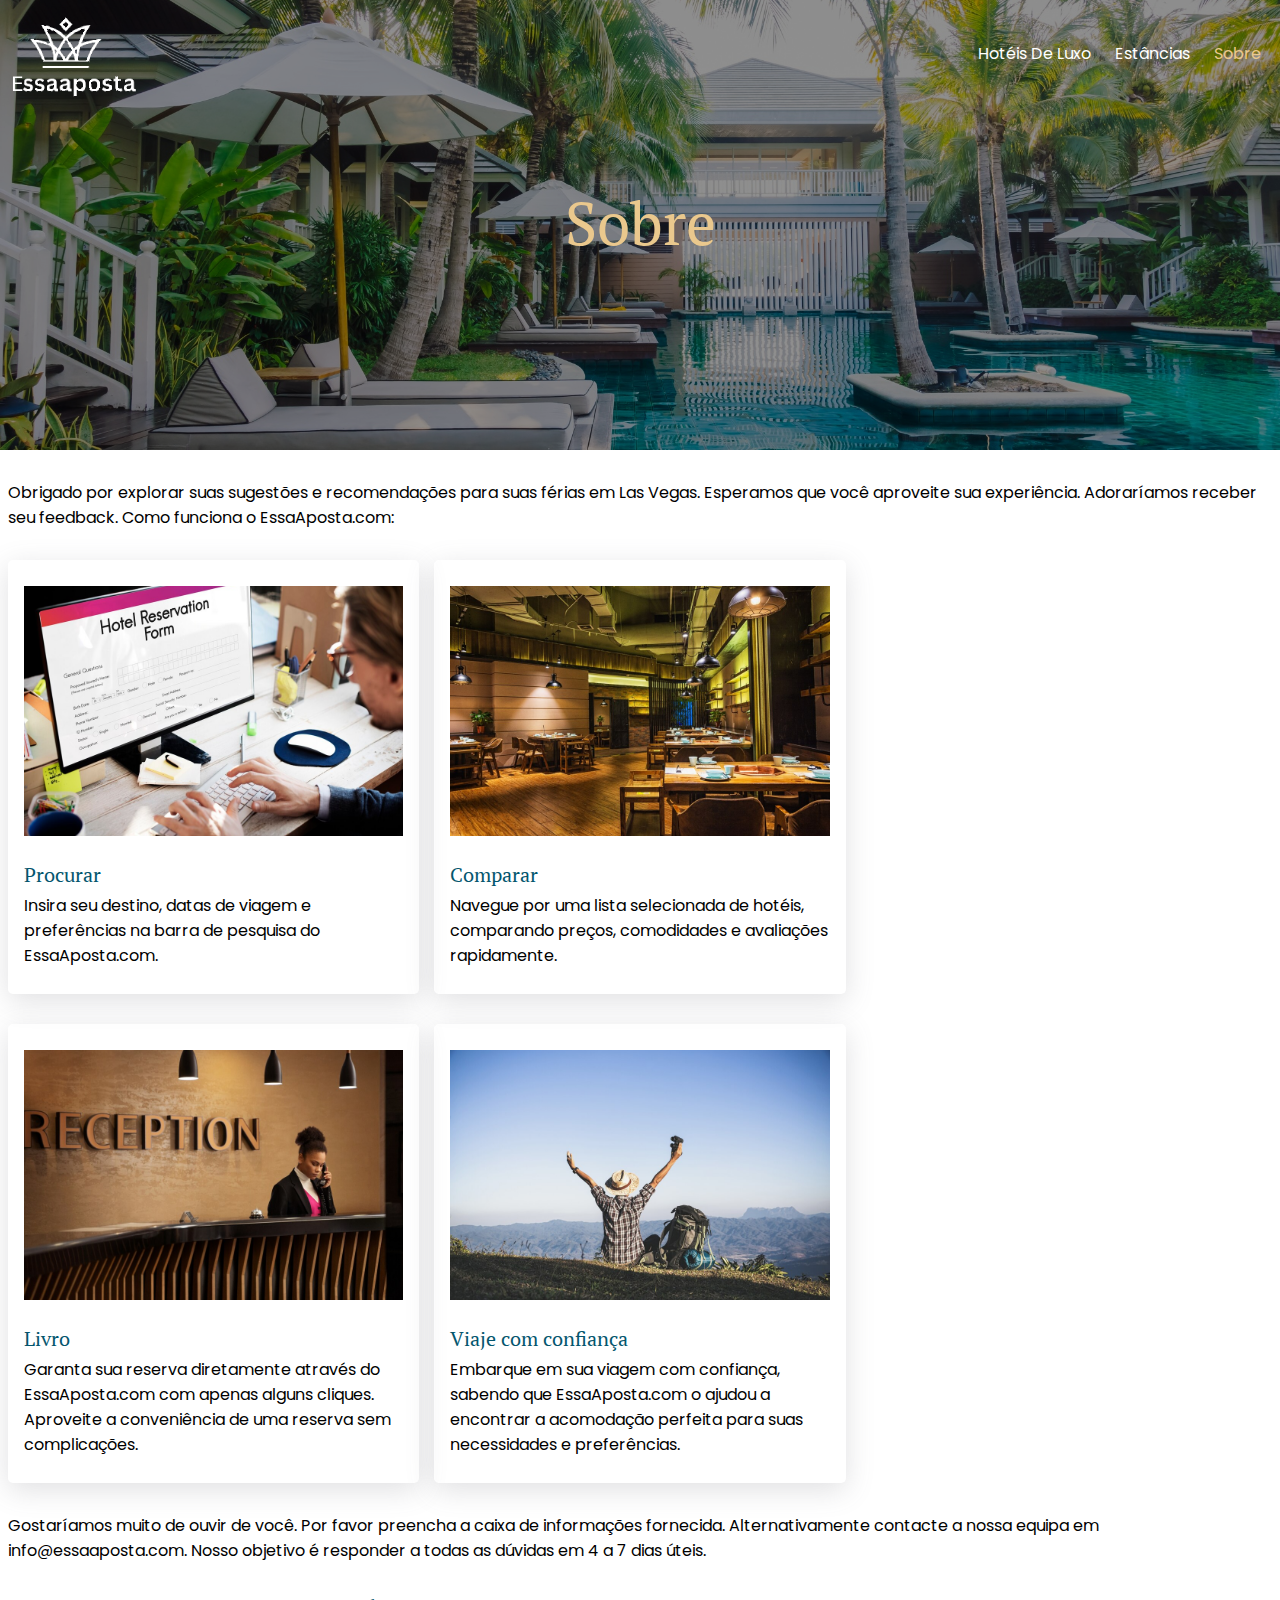
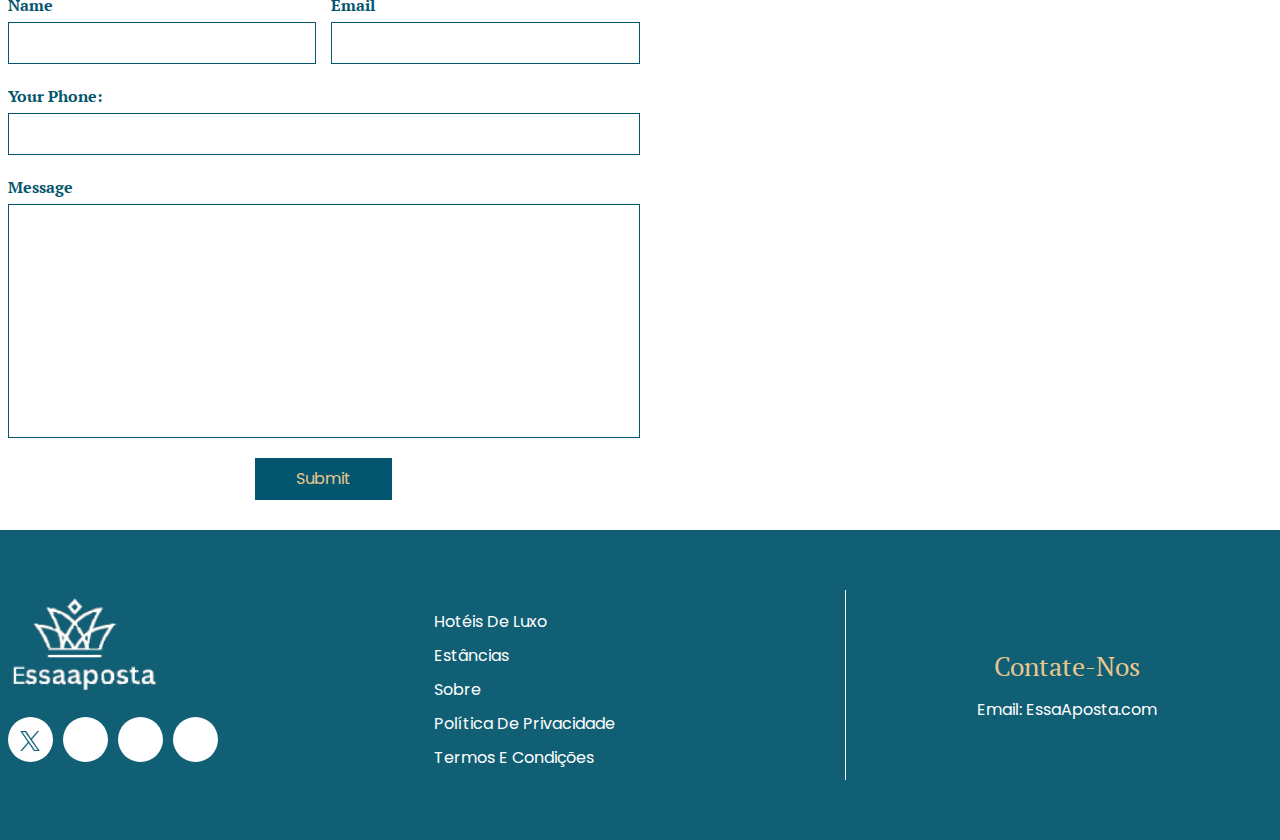
==== commit c3589c8a: "update" ====
--- a/about.html
+++ b/about.html
@@ -83,7 +83,7 @@
     <!-- site aboutcards start -->
     <div class="flexcard">
         <div class="container">
-            <div class="row justify-content-center">
+            <div class="row">
                 <div class="col-lg-4 col-md-6 col-sm-12">
                     <div class="luxurycard-main">
                         <img src="images/aboutcard1.jpg" alt="aboutcard1" class="img-fluid">
@@ -107,7 +107,7 @@
                     </div>
                 </div>
             </div>
-            <div class="row justify-content-center mt-5">
+            <div class="row  mt-5">
                 <div class="col-lg-4 col-md-6 col-sm-12">
                     <div class="luxurycard-main">
                         <img src="images/aboutcard3.jpg" alt="aboutcard3" class="img-fluid">
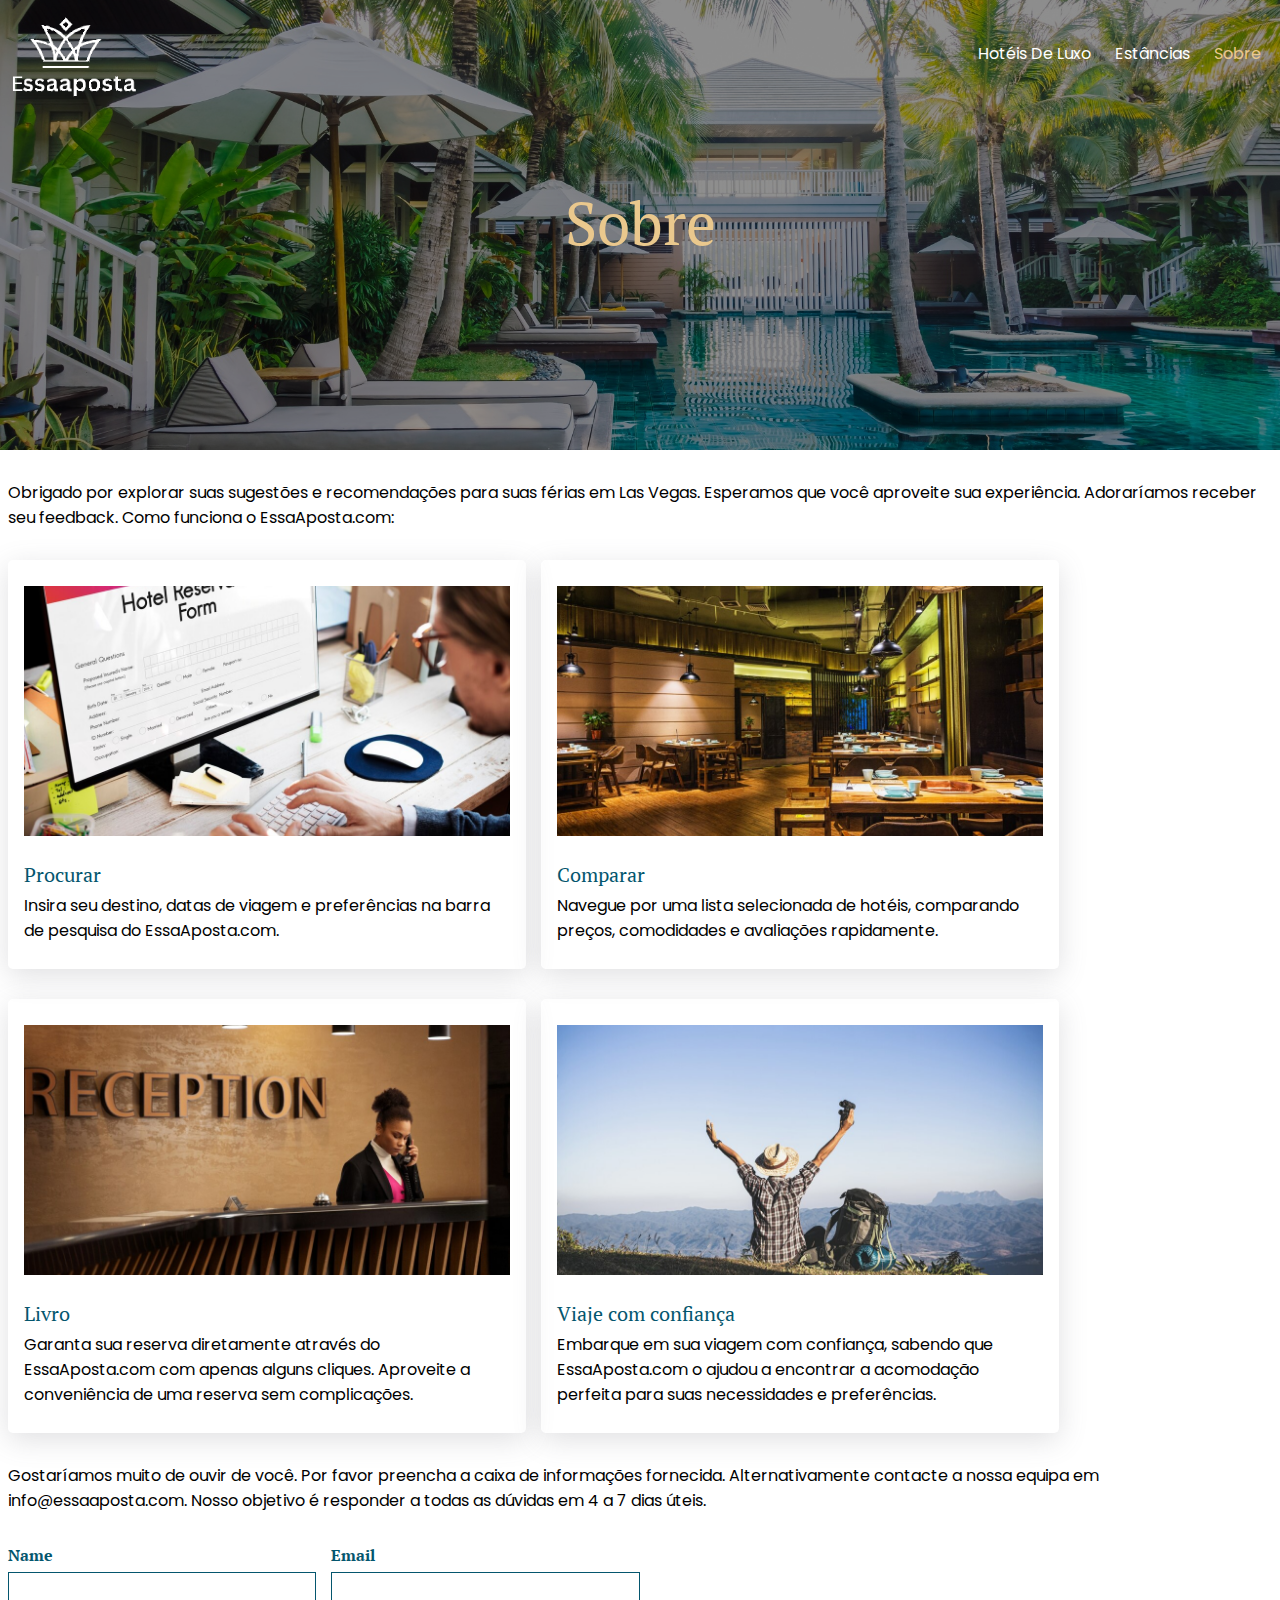
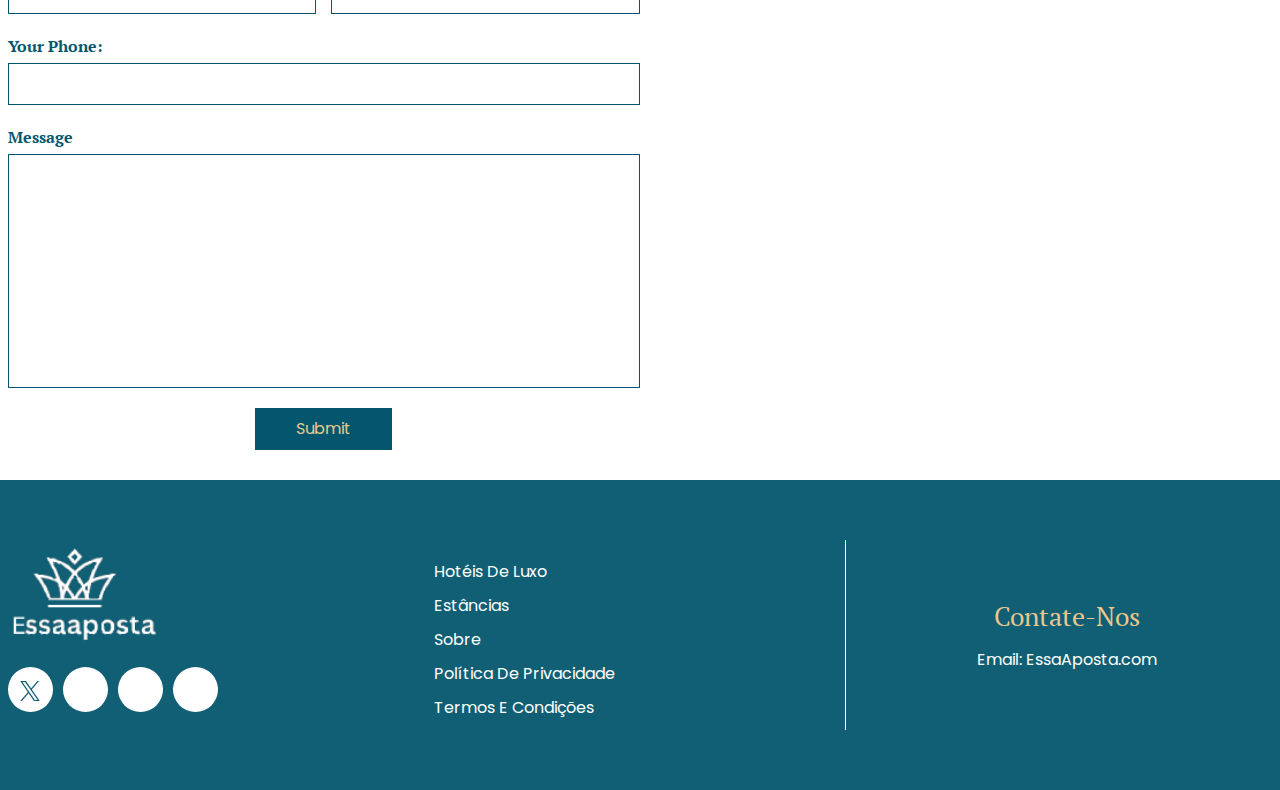
==== commit 70efd62b: "update" ====
--- a/about.html
+++ b/about.html
@@ -84,7 +84,7 @@
     <div class="flexcard">
         <div class="container">
             <div class="row">
-                <div class="col-lg-4 col-md-6 col-sm-12">
+                <div class="col-lg-5 col-md-6 col-sm-12">
                     <div class="luxurycard-main">
                         <img src="images/aboutcard1.jpg" alt="aboutcard1" class="img-fluid">
                         <div class="luxurycard-inner">
@@ -95,7 +95,7 @@
                         </div>
                     </div>
                 </div>
-                <div class="col-lg-4 col-md-6 col-sm-12">
+                <div class="col-lg-5 col-md-6 col-sm-12">
                     <div class="luxurycard-main">
                         <img src="images/aboutcard2.jpg" alt="aboutcard2" class="img-fluid">
                         <div class="luxurycard-inner">
@@ -108,7 +108,7 @@
                 </div>
             </div>
             <div class="row  mt-5">
-                <div class="col-lg-4 col-md-6 col-sm-12">
+                <div class="col-lg-5 col-md-6 col-sm-12">
                     <div class="luxurycard-main">
                         <img src="images/aboutcard3.jpg" alt="aboutcard3" class="img-fluid">
                         <div class="luxurycard-inner">
@@ -118,7 +118,7 @@
                         </div>
                     </div>
                 </div>
-                <div class="col-lg-4 col-md-6 col-sm-12">
+                <div class="col-lg-5 col-md-6 col-sm-12">
                     <div class="luxurycard-main">
                         <img src="images/aboutcard4.jpg" alt="aboutcard4" class="img-fluid">
                         <div class="luxurycard-inner">
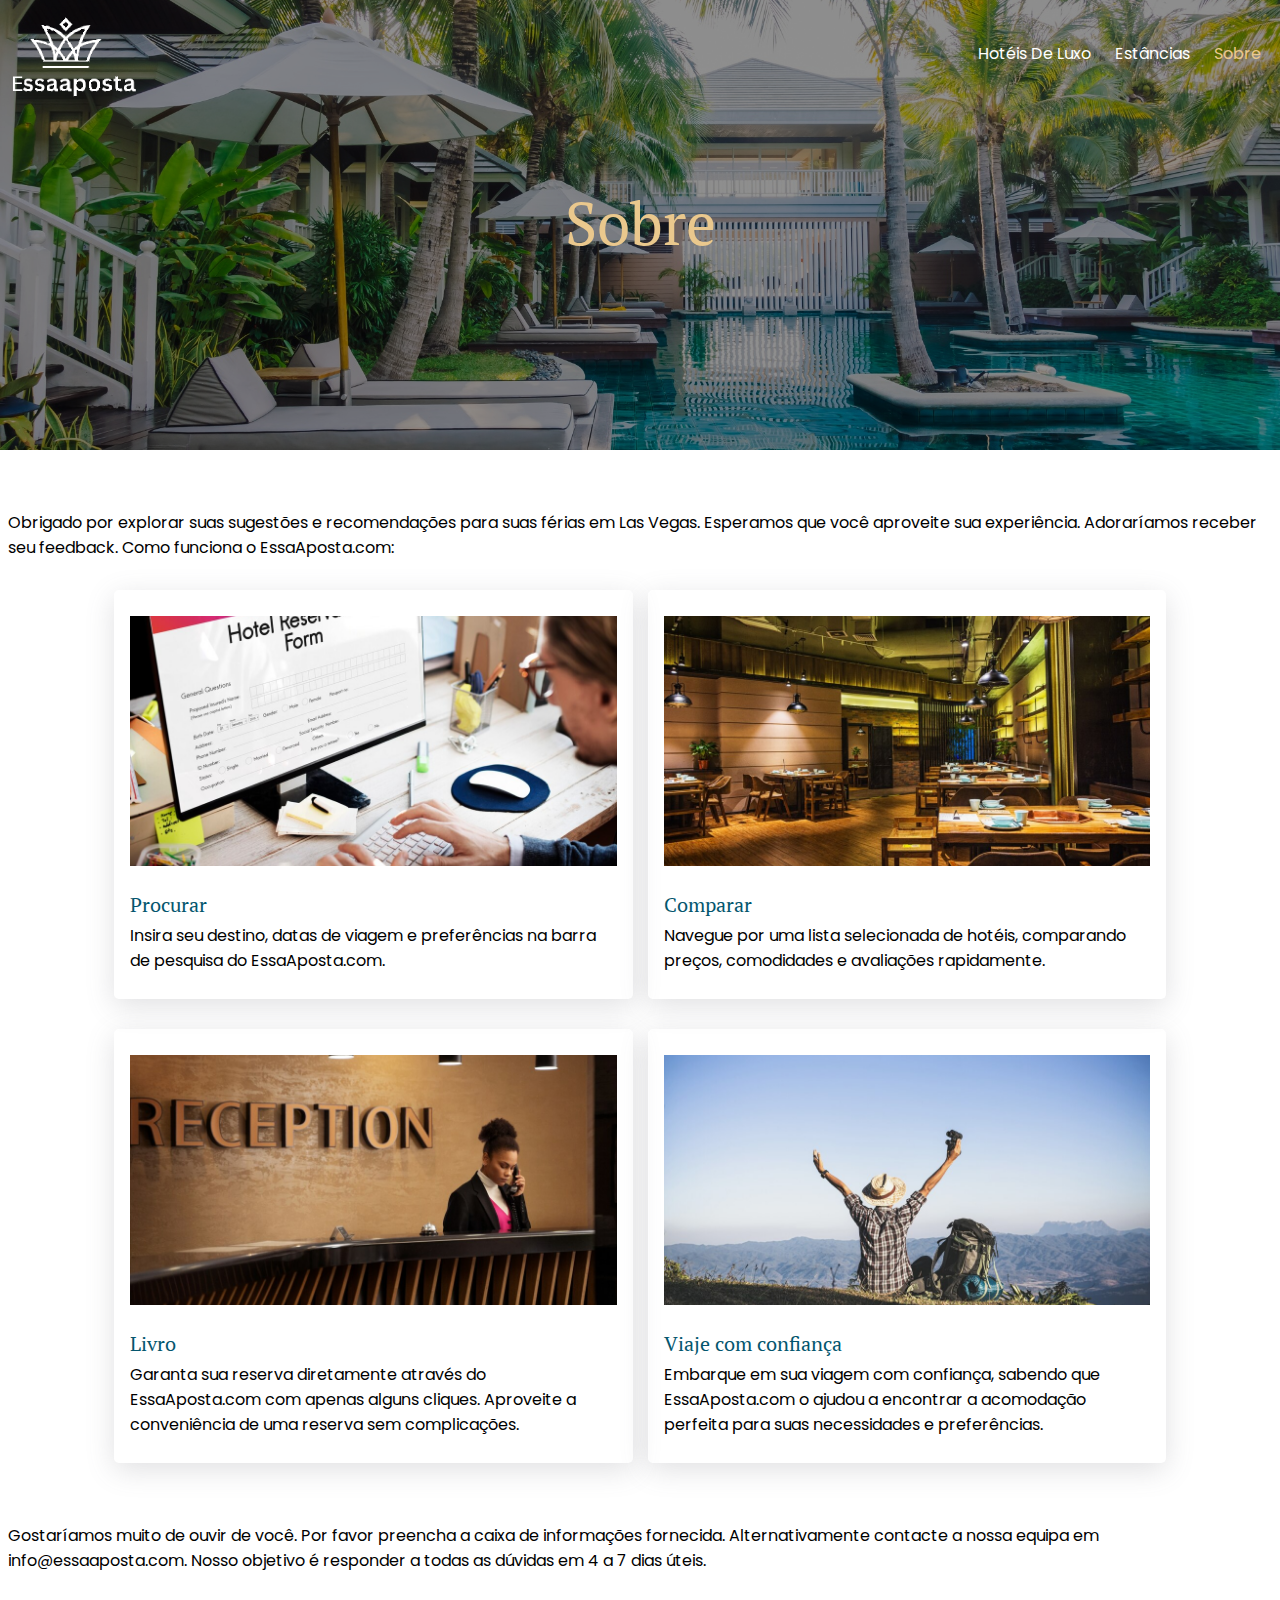
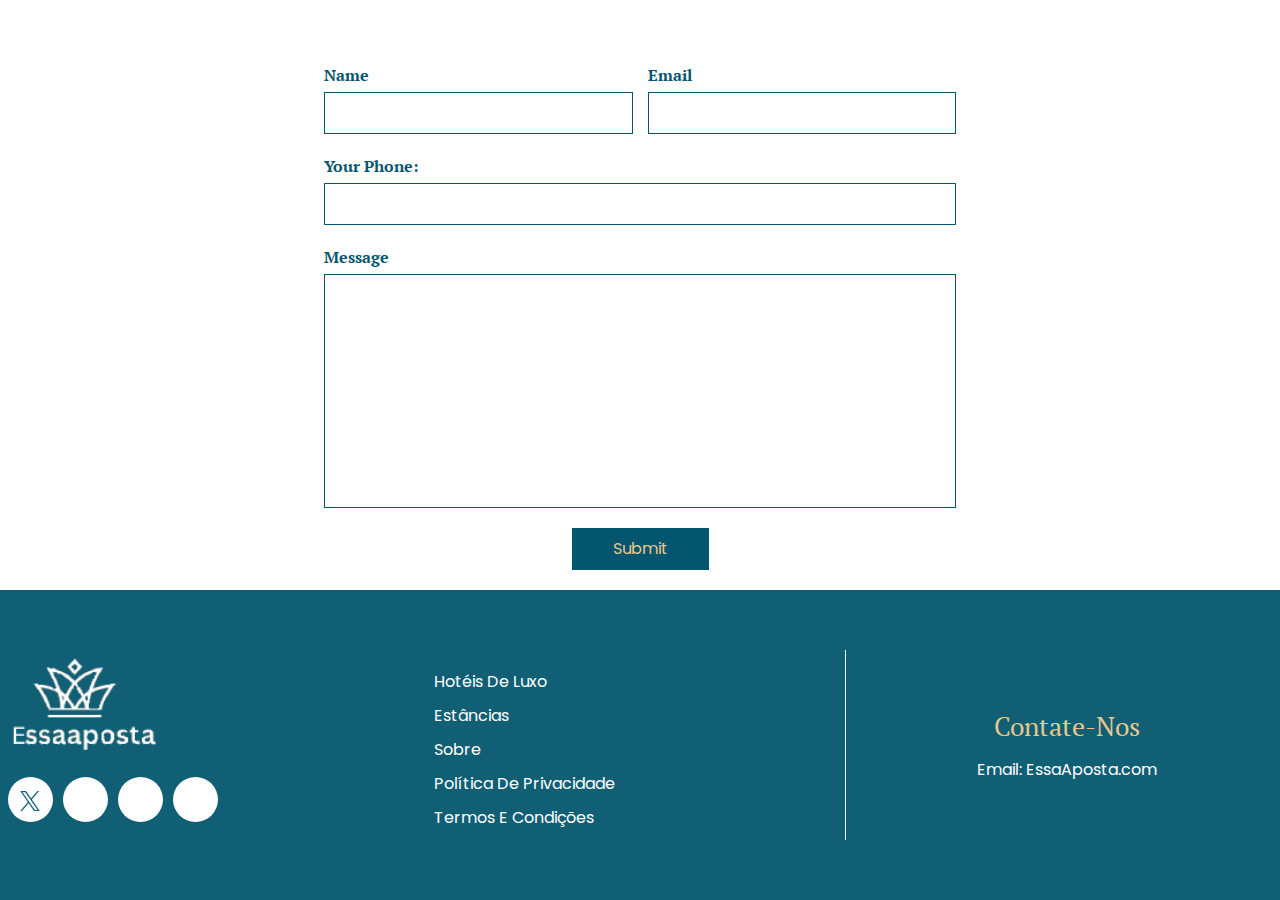
==== commit d8aec34f: "update" ====
--- a/about.html
+++ b/about.html
@@ -69,7 +69,8 @@
             <div class="row">
                 <div class="col-12">
                     <div class="topttext-para">
-                        <p>Obrigado por explorar suas sugestões e recomendações para suas férias em Las Vegas. Esperamos
+                        <p class="mt-5">Obrigado por explorar suas sugestões e recomendações para suas férias em Las
+                            Vegas. Esperamos
                             que você aproveite sua experiência. Adoraríamos receber seu feedback. Como funciona o
                             EssaAposta.com: </p>
                     </div>
@@ -83,7 +84,7 @@
     <!-- site aboutcards start -->
     <div class="flexcard">
         <div class="container">
-            <div class="row">
+            <div class="row justify-content-center">
                 <div class="col-lg-5 col-md-6 col-sm-12">
                     <div class="luxurycard-main">
                         <img src="images/aboutcard1.jpg" alt="aboutcard1" class="img-fluid">
@@ -107,7 +108,7 @@
                     </div>
                 </div>
             </div>
-            <div class="row  mt-5">
+            <div class="row justify-content-center mt-5">
                 <div class="col-lg-5 col-md-6 col-sm-12">
                     <div class="luxurycard-main">
                         <img src="images/aboutcard3.jpg" alt="aboutcard3" class="img-fluid">
@@ -130,8 +131,8 @@
                     </div>
                 </div>
             </div>
-            <div class="row">
-                <p class="pt-5">Gostaríamos muito de ouvir de você. Por favor preencha a caixa de informações fornecida.
+            <div class="row mt-5">
+                <p class="py-5">Gostaríamos muito de ouvir de você. Por favor preencha a caixa de informações fornecida.
                     Alternativamente contacte a nossa equipa em info@essaaposta.com. Nosso objetivo é responder a todas
                     as dúvidas em 4 a 7 dias úteis. </p>
             </div>
--- a/css/style.css
+++ b/css/style.css
@@ -266,6 +266,7 @@
 /*banner-css-start*/
 .homebanner.banner {
   background-image: url(../images/homebanner.jpg);
+  height: 550px;
 }
 
 .bannertitle {
@@ -396,6 +397,8 @@
   background-color: #fff;
   margin: 30px 0;
   width: 50%;
+  margin: 0 auto;
+  padding-top: 60px;
 }
 
 .form-group {
@@ -705,12 +708,18 @@
 .privacy-policy .content-wrap li {
   font-size: 15px;
 }
+.privacy-policy .content-wrap h4 {
+  margin: 10px 0;
+}
 
 .terms {
   padding: 40px 0;
 }
 .terms .content-wrap li {
   font-size: 15px;
+}
+.terms .content-wrap h4 {
+  margin: 10px 0;
 }
 
 /*privacy-policy end*/
--- a/css/responsive.css
+++ b/css/responsive.css
@@ -319,6 +319,9 @@
   .site-nav {
     width: 100%;
   }
+  .about_us_content {
+    padding-top: 0;
+  }
   .topttext p {
     text-align: justify;
   }
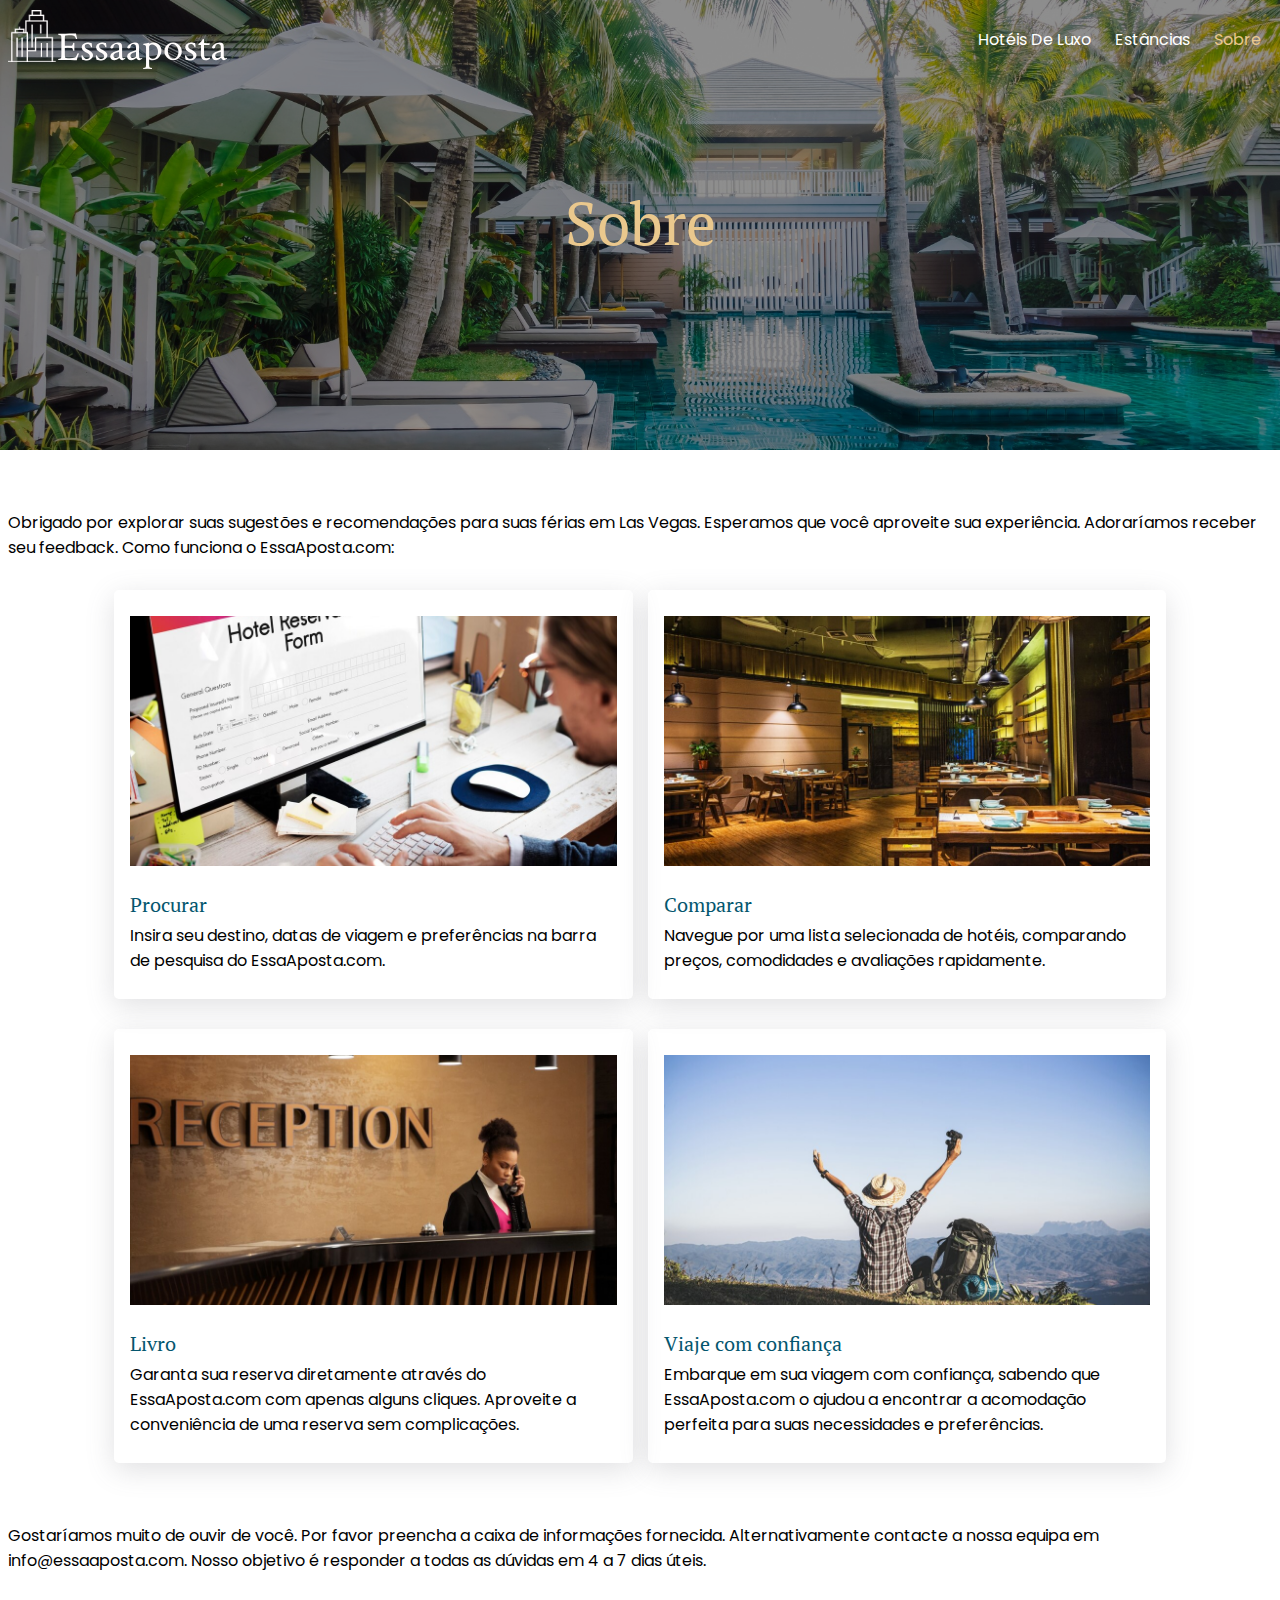
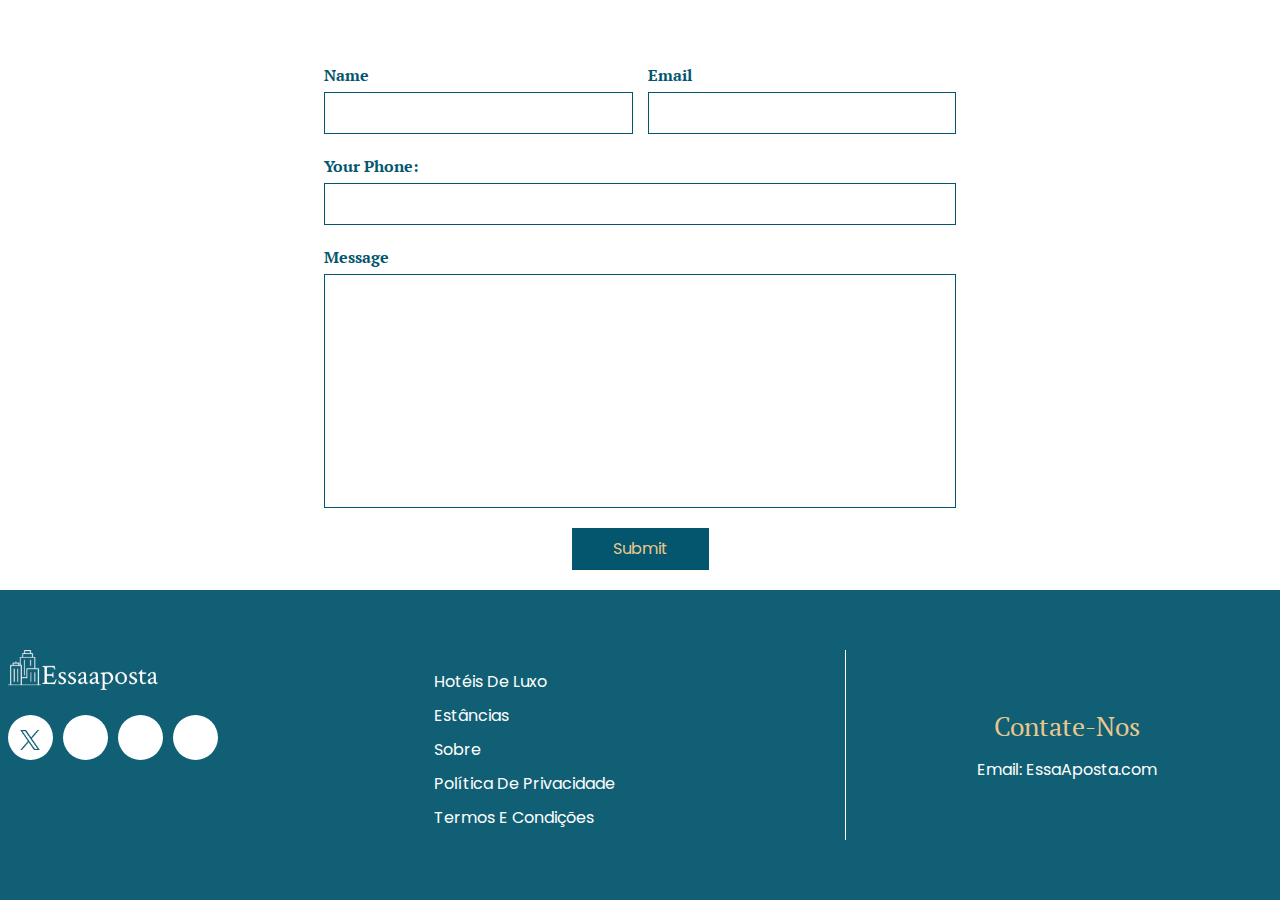
==== commit 9b3cf482: "update" ====
--- a/about.html
+++ b/about.html
@@ -190,7 +190,7 @@
                 <div class="row">
                     <div class=" col-lg-4 col-md-4 col-sm-12">
                         <div class="footer-logo">
-                            <img src="images/header-logo.png" alt="header-logo" class="img-fluid">
+                            <a href="index.html"><img src="images/header-logo.png" alt="header-logo" class="img-fluid"></a>
                         </div>
                         <div class="social-icons">
                             <ul>
--- a/css/style.css
+++ b/css/style.css
@@ -212,7 +212,7 @@
   background: #04566E;
   box-shadow: 2px 5px 10px rgba(0, 0, 0, 0.3);
   animation: 500ms ease-in-out 0s normal none 1 running fadeInDown;
-  padding: 2px 0;
+  padding: 12px 0;
   position: fixed;
 }
 
